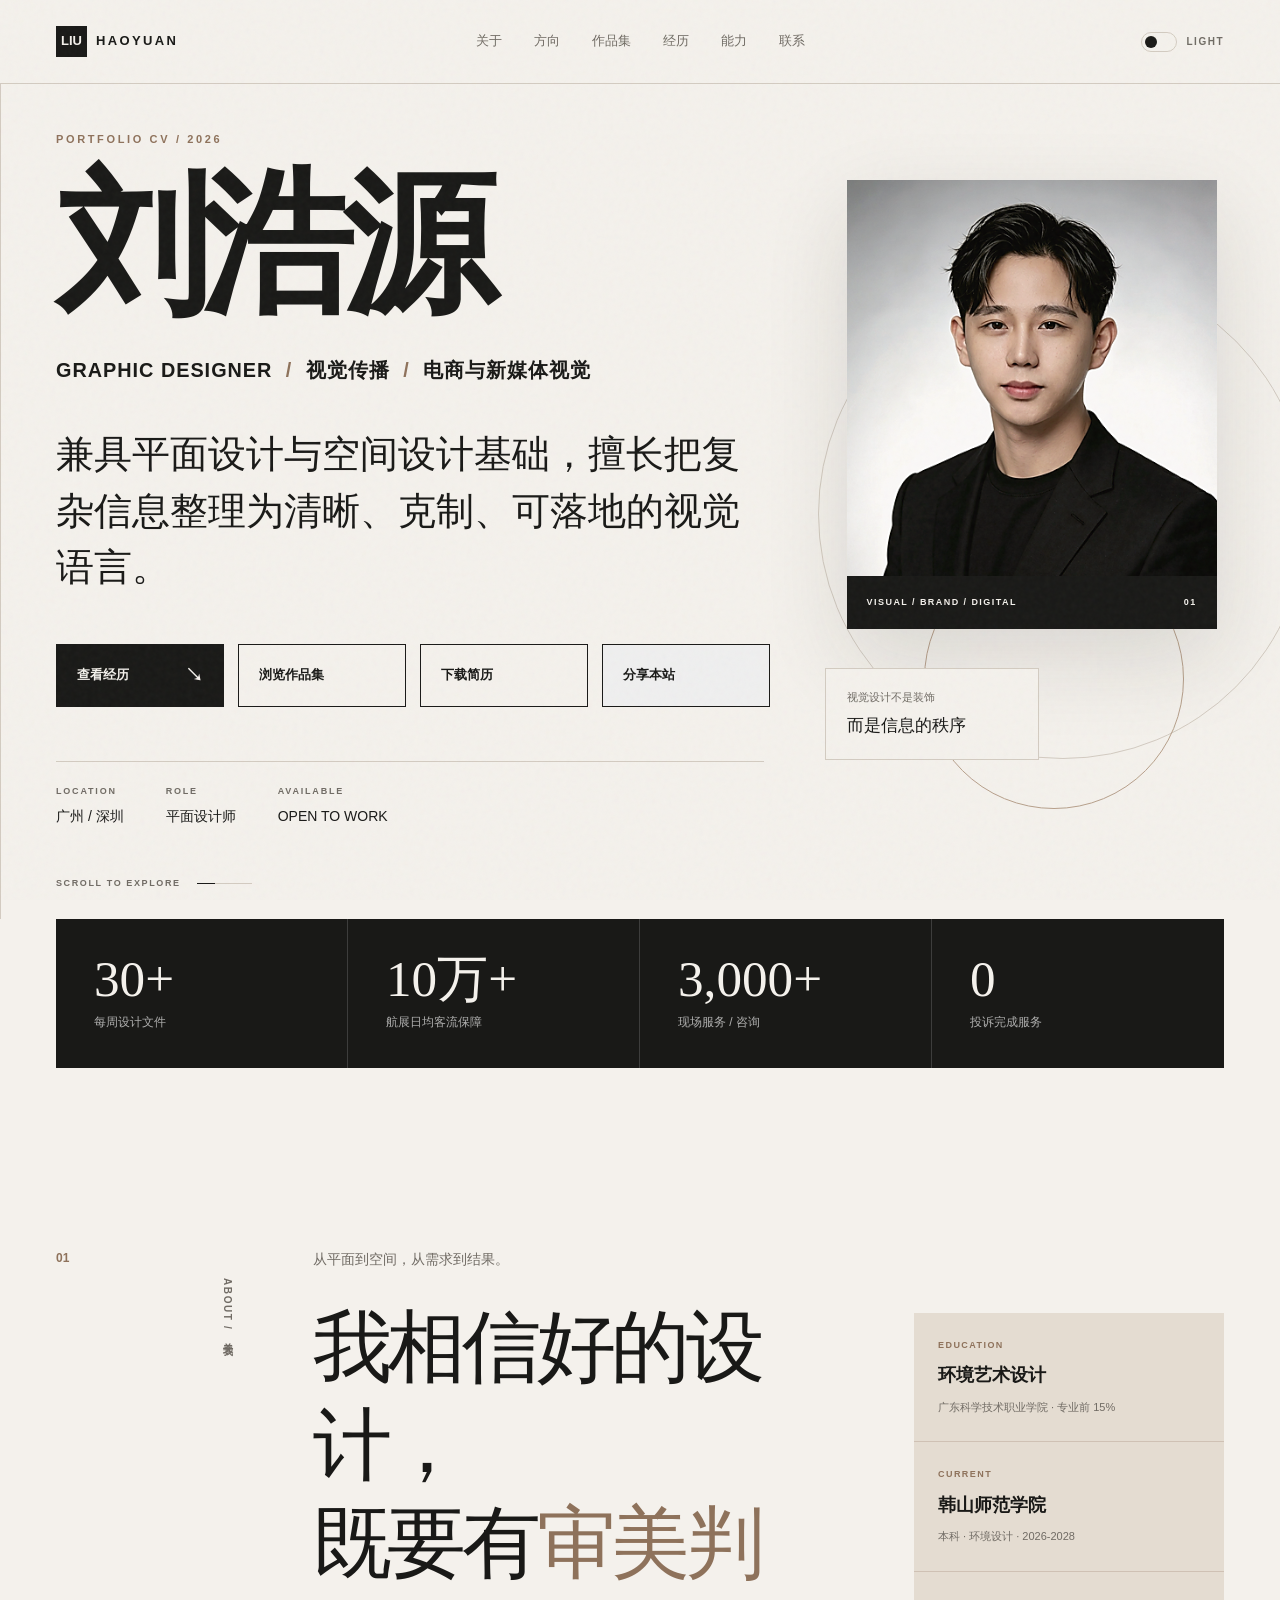
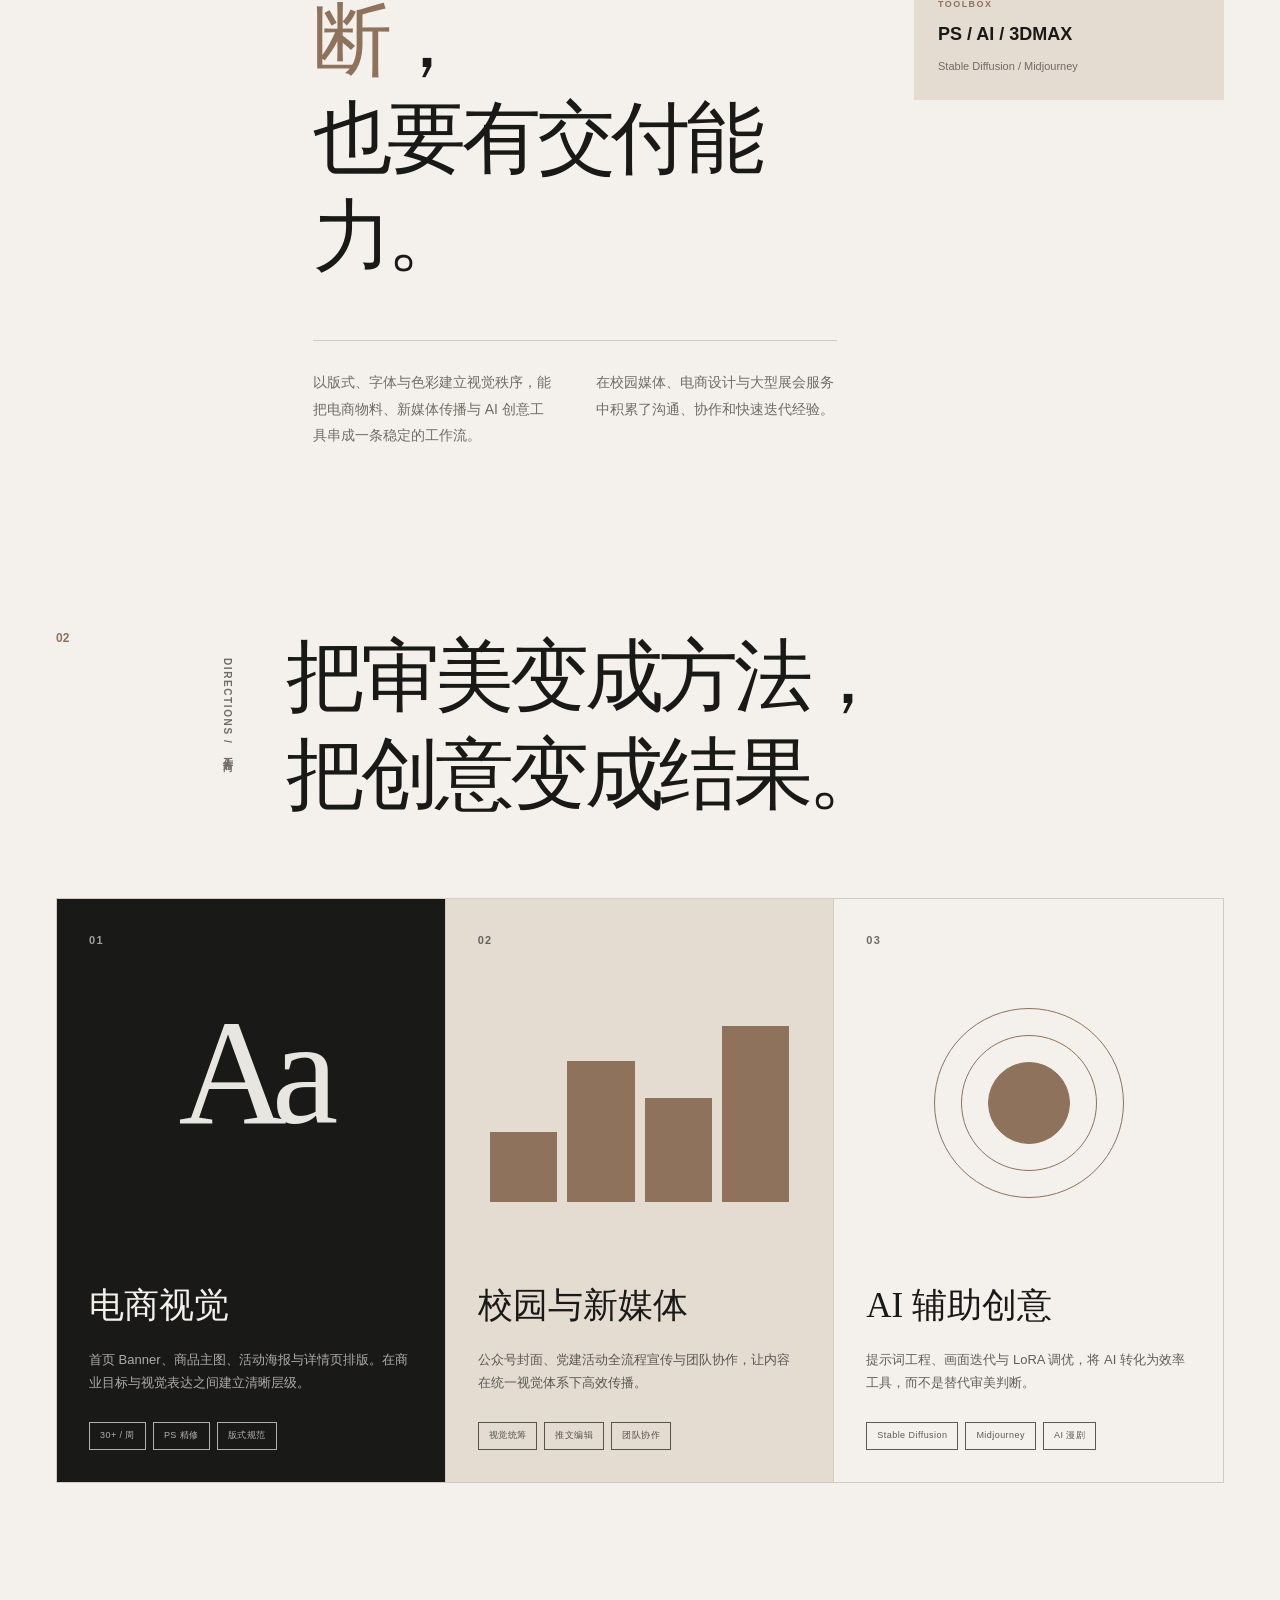
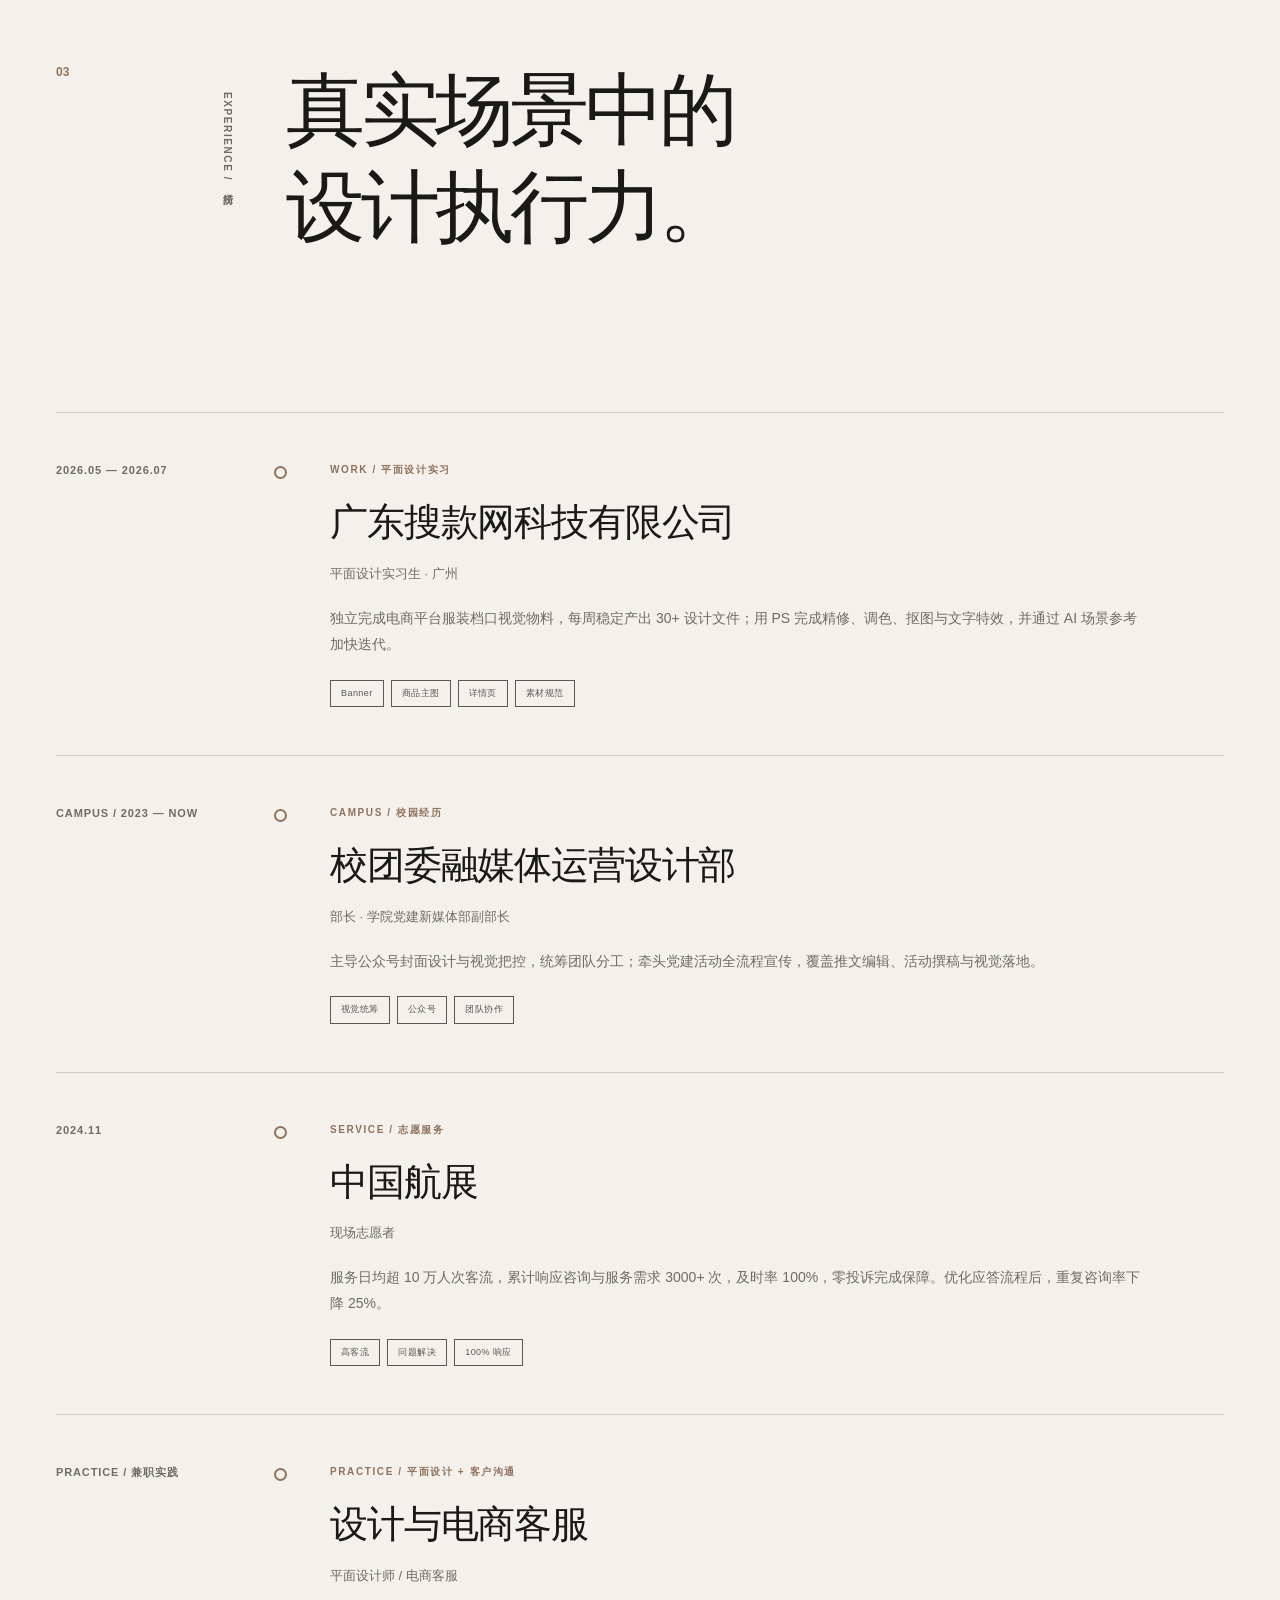
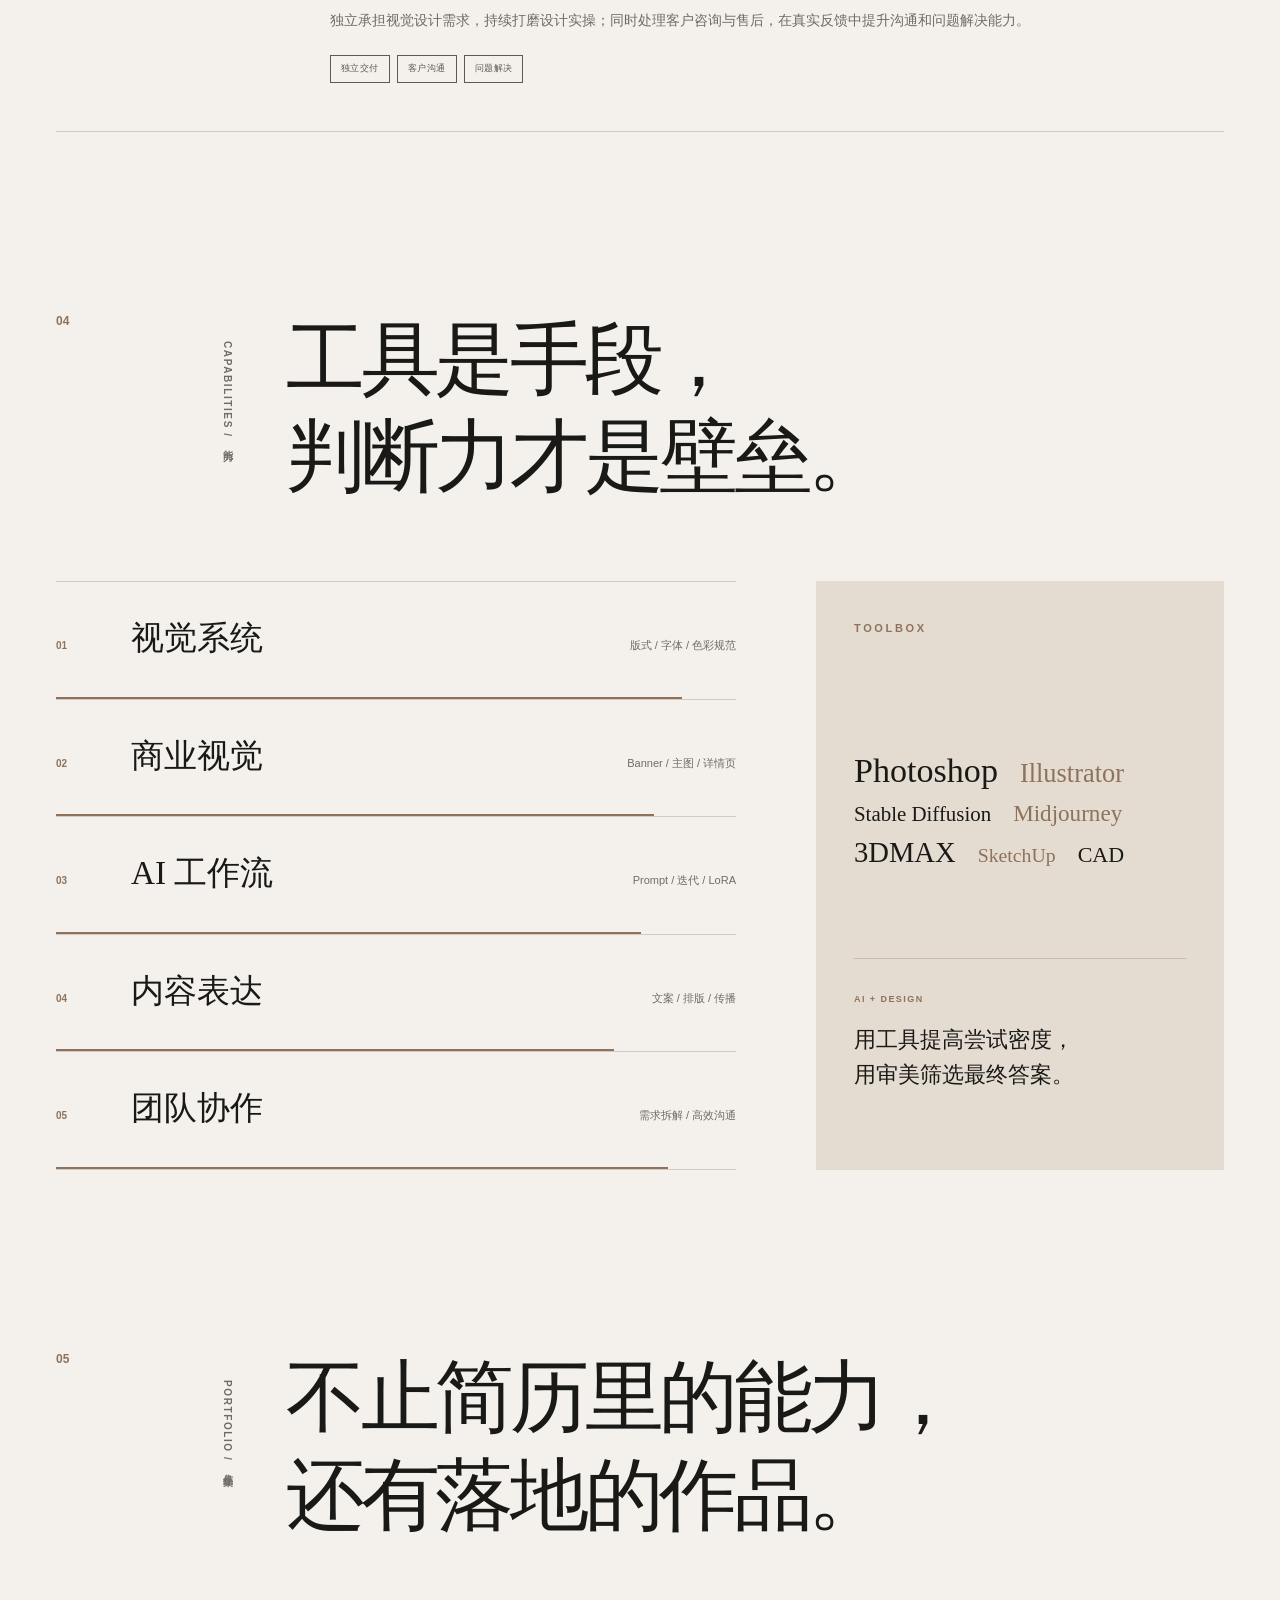
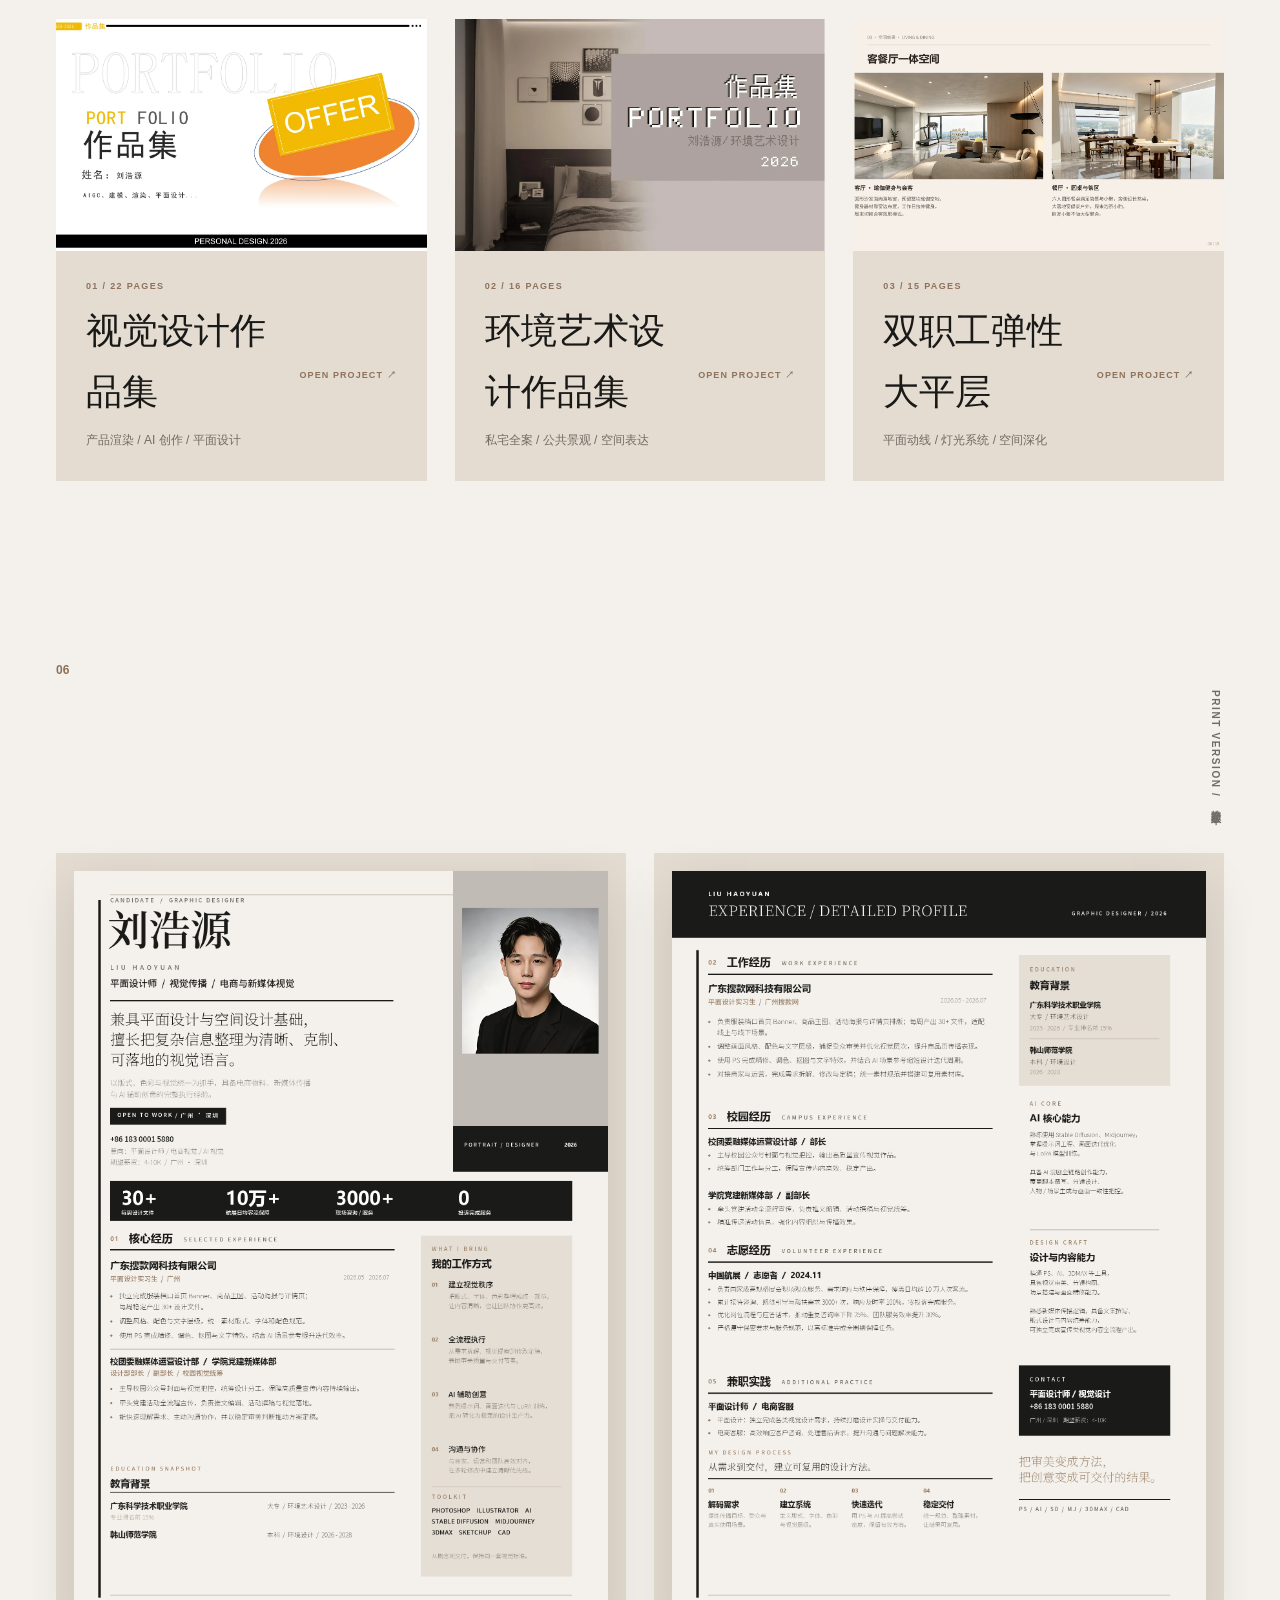
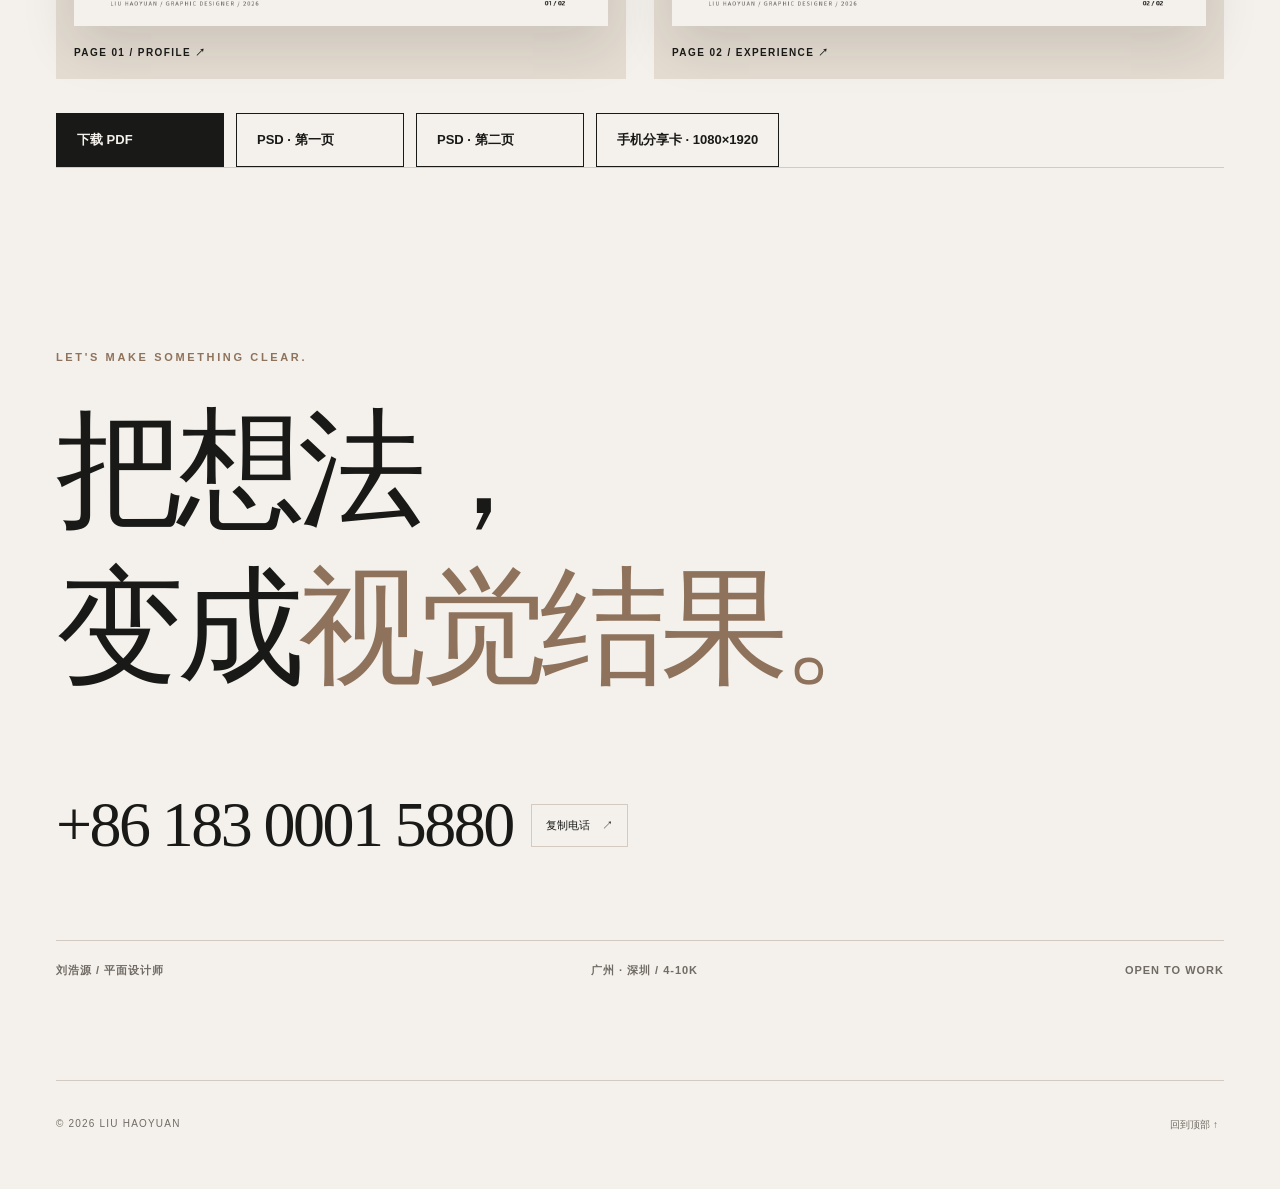
==== index.html @ 4ef4695b "Deploy resume and portfolio site" ====
<!doctype html>
<html lang="zh-CN">
<head>
  <meta charset="utf-8">
  <meta name="viewport" content="width=device-width, initial-scale=1">
  <meta name="theme-color" content="#f4f1ec">
  <title>刘浩源｜平面设计师简历</title>
  <meta name="description" content="刘浩源，平面设计师。电商视觉、新媒体传播与 AI 辅助创意。">
  <meta name="robots" content="noindex, nofollow">
  <meta property="og:title" content="刘浩源｜平面设计师简历">
  <meta property="og:description" content="平面设计师 / 视觉传播 / 电商与新媒体视觉">
  <meta property="og:type" content="profile">
  <link rel="stylesheet" href="styles.css">
</head>
<body>
  <div class="grain" aria-hidden="true"></div>
  <div class="scroll-progress" aria-hidden="true"><span></span></div>

  <header class="site-header">
    <a class="wordmark" href="#home" aria-label="回到首页">
      <span>LIU</span>
      <span>HAOYUAN</span>
    </a>
    <nav class="site-nav" aria-label="主导航">
      <a href="#about">关于</a>
      <a href="#work">方向</a>
      <a href="portfolio.html?rev=deepening-final">作品集</a>
      <a href="#experience">经历</a>
      <a href="#skills">能力</a>
      <a href="#contact">联系</a>
    </nav>
    <button class="theme-toggle" type="button" aria-label="切换明暗主题" aria-pressed="false">
      <span class="theme-toggle__track"><span class="theme-toggle__dot"></span></span>
      <span class="theme-toggle__label">LIGHT</span>
    </button>
  </header>

  <main>
    <section id="home" class="hero section-wrap">
      <div class="hero-copy">
        <p class="eyebrow hero-enter" style="--delay:.05s">PORTFOLIO CV / 2026</p>
        <h1 class="hero-enter" style="--delay:.12s">刘浩源</h1>
        <p class="hero-role hero-enter" style="--delay:.2s">GRAPHIC DESIGNER <span>/</span> 视觉传播 <span>/</span> 电商与新媒体视觉</p>
        <p class="hero-statement hero-enter" style="--delay:.28s">
          兼具平面设计与空间设计基础，擅长把复杂信息整理为清晰、克制、可落地的视觉语言。
        </p>
        <div class="hero-actions hero-enter" style="--delay:.36s">
          <a class="button button--solid" href="#experience">查看经历 <span>↘</span></a>
          <a class="button button--line" href="portfolio.html?rev=deepening-final">浏览作品集</a>
          <a class="button button--line" href="resume.pdf" download>下载简历</a>
          <button class="button button--line share-site" type="button">分享本站</button>
        </div>
        <dl class="hero-meta hero-enter" style="--delay:.44s">
          <div><dt>LOCATION</dt><dd>广州 / 深圳</dd></div>
          <div><dt>ROLE</dt><dd>平面设计师</dd></div>
          <div><dt>AVAILABLE</dt><dd>OPEN TO WORK</dd></div>
        </dl>
      </div>

      <div class="portrait-stage hero-enter" style="--delay:.18s">
        <div class="portrait-orbit portrait-orbit--one" aria-hidden="true"></div>
        <div class="portrait-orbit portrait-orbit--two" aria-hidden="true"></div>
        <figure class="portrait-frame">
          <img src="portrait.png" alt="刘浩源肖像">
          <figcaption>
            <span>VISUAL / BRAND / DIGITAL</span>
            <span>01</span>
          </figcaption>
        </figure>
        <div class="portrait-note">
          <span>视觉设计不是装饰</span>
          <strong>而是信息的秩序</strong>
        </div>
      </div>

      <a class="scroll-cue" href="#metrics" aria-label="向下浏览">
        <span>SCROLL TO EXPLORE</span>
        <i></i>
      </a>
    </section>

    <section id="metrics" class="metrics section-wrap" aria-label="关键数据">
      <div class="metric" data-reveal>
        <strong class="counter" data-target="30" data-suffix="+">0+</strong>
        <span>每周设计文件</span>
      </div>
      <div class="metric" data-reveal style="--reveal-delay:.08s">
        <strong class="counter" data-target="10" data-suffix="万+">0万+</strong>
        <span>航展日均客流保障</span>
      </div>
      <div class="metric" data-reveal style="--reveal-delay:.16s">
        <strong class="counter" data-target="3000" data-suffix="+">0+</strong>
        <span>现场服务 / 咨询</span>
      </div>
      <div class="metric" data-reveal style="--reveal-delay:.24s">
        <strong>0</strong>
        <span>投诉完成服务</span>
      </div>
    </section>

    <section id="about" class="manifesto section-wrap">
      <div class="section-index" data-reveal>
        <span>01</span>
        <p>ABOUT / 关于我</p>
      </div>
      <div class="manifesto-copy">
        <p class="manifesto-kicker" data-reveal>从平面到空间，从需求到结果。</p>
        <h2 data-reveal style="--reveal-delay:.08s">
          我相信好的设计，<br>
          既要有<span>审美判断</span>，<br>
          也要有交付能力。
        </h2>
        <div class="manifesto-body" data-reveal style="--reveal-delay:.16s">
          <p>以版式、字体与色彩建立视觉秩序，能把电商物料、新媒体传播与 AI 创意工具串成一条稳定的工作流。</p>
          <p>在校园媒体、电商设计与大型展会服务中积累了沟通、协作和快速迭代经验。</p>
        </div>
      </div>
      <aside class="profile-facts" data-reveal style="--reveal-delay:.22s">
        <div><span>EDUCATION</span><strong>环境艺术设计</strong><small>广东科学技术职业学院 · 专业前 15%</small></div>
        <div><span>CURRENT</span><strong>韩山师范学院</strong><small>本科 · 环境设计 · 2026-2028</small></div>
        <div><span>TOOLBOX</span><strong>PS / AI / 3DMAX</strong><small>Stable Diffusion / Midjourney</small></div>
      </aside>
    </section>

    <section id="work" class="direction section-wrap">
      <div class="section-heading" data-reveal>
        <div class="section-index"><span>02</span><p>DIRECTIONS / 工作方向</p></div>
        <h2>把审美变成方法，<br>把创意变成结果。</h2>
      </div>

      <div class="direction-grid">
        <article class="direction-card direction-card--dark" data-reveal>
          <div class="card-number">01</div>
          <div class="card-signal" aria-hidden="true">Aa</div>
          <h3>电商视觉</h3>
          <p>首页 Banner、商品主图、活动海报与详情页排版。在商业目标与视觉表达之间建立清晰层级。</p>
          <ul><li>30+ / 周</li><li>PS 精修</li><li>版式规范</li></ul>
        </article>
        <article class="direction-card direction-card--sand" data-reveal style="--reveal-delay:.08s">
          <div class="card-number">02</div>
          <div class="card-bars" aria-hidden="true"><i></i><i></i><i></i><i></i></div>
          <h3>校园与新媒体</h3>
          <p>公众号封面、党建活动全流程宣传与团队协作，让内容在统一视觉体系下高效传播。</p>
          <ul><li>视觉统筹</li><li>推文编辑</li><li>团队协作</li></ul>
        </article>
        <article class="direction-card direction-card--line" data-reveal style="--reveal-delay:.16s">
          <div class="card-number">03</div>
          <div class="card-rings" aria-hidden="true"><i></i><i></i><i></i></div>
          <h3>AI 辅助创意</h3>
          <p>提示词工程、画面迭代与 LoRA 调优，将 AI 转化为效率工具，而不是替代审美判断。</p>
          <ul><li>Stable Diffusion</li><li>Midjourney</li><li>AI 漫剧</li></ul>
        </article>
      </div>
    </section>

    <section id="experience" class="experience section-wrap">
      <div class="section-heading" data-reveal>
        <div class="section-index"><span>03</span><p>EXPERIENCE / 经历</p></div>
        <h2>真实场景中的<br>设计执行力。</h2>
      </div>

      <div class="experience-filter" data-reveal role="tablist" aria-label="经历筛选">
        <button class="is-active" type="button" data-filter="all">全部</button>
        <button type="button" data-filter="work">工作</button>
        <button type="button" data-filter="campus">校园</button>
        <button type="button" data-filter="community">志愿</button>
      </div>

      <div class="timeline">
        <article class="timeline-item" data-category="work" data-reveal>
          <div class="timeline-date">2026.05 — 2026.07</div>
          <div class="timeline-dot"></div>
          <div class="timeline-content">
            <p class="timeline-type">WORK / 平面设计实习</p>
            <h3>广东搜款网科技有限公司</h3>
            <p class="timeline-role">平面设计实习生 · 广州</p>
            <p>独立完成电商平台服装档口视觉物料，每周稳定产出 30+ 设计文件；用 PS 完成精修、调色、抠图与文字特效，并通过 AI 场景参考加快迭代。</p>
            <div class="tag-row"><span>Banner</span><span>商品主图</span><span>详情页</span><span>素材规范</span></div>
          </div>
        </article>

        <article class="timeline-item" data-category="campus" data-reveal>
          <div class="timeline-date">CAMPUS / 2023 — NOW</div>
          <div class="timeline-dot"></div>
          <div class="timeline-content">
            <p class="timeline-type">CAMPUS / 校园经历</p>
            <h3>校团委融媒体运营设计部</h3>
            <p class="timeline-role">部长 · 学院党建新媒体部副部长</p>
            <p>主导公众号封面设计与视觉把控，统筹团队分工；牵头党建活动全流程宣传，覆盖推文编辑、活动撰稿与视觉落地。</p>
            <div class="tag-row"><span>视觉统筹</span><span>公众号</span><span>团队协作</span></div>
          </div>
        </article>

        <article class="timeline-item" data-category="community" data-reveal>
          <div class="timeline-date">2024.11</div>
          <div class="timeline-dot"></div>
          <div class="timeline-content">
            <p class="timeline-type">SERVICE / 志愿服务</p>
            <h3>中国航展</h3>
            <p class="timeline-role">现场志愿者</p>
            <p>服务日均超 10 万人次客流，累计响应咨询与服务需求 3000+ 次，及时率 100%，零投诉完成保障。优化应答流程后，重复咨询率下降 25%。</p>
            <div class="tag-row"><span>高客流</span><span>问题解决</span><span>100% 响应</span></div>
          </div>
        </article>

        <article class="timeline-item" data-category="work" data-reveal>
          <div class="timeline-date">PRACTICE / 兼职实践</div>
          <div class="timeline-dot"></div>
          <div class="timeline-content">
            <p class="timeline-type">PRACTICE / 平面设计 + 客户沟通</p>
            <h3>设计与电商客服</h3>
            <p class="timeline-role">平面设计师 / 电商客服</p>
            <p>独立承担视觉设计需求，持续打磨设计实操；同时处理客户咨询与售后，在真实反馈中提升沟通和问题解决能力。</p>
            <div class="tag-row"><span>独立交付</span><span>客户沟通</span><span>问题解决</span></div>
          </div>
        </article>
      </div>
    </section>

    <section id="skills" class="skills section-wrap">
      <div class="section-heading" data-reveal>
        <div class="section-index"><span>04</span><p>CAPABILITIES / 能力</p></div>
        <h2>工具是手段，<br>判断力才是壁垒。</h2>
      </div>

      <div class="skills-layout">
        <div class="skill-system" data-reveal>
          <div class="skill-row"><span>01</span><h3>视觉系统</h3><p>版式 / 字体 / 色彩规范</p><i style="--level:92%"></i></div>
          <div class="skill-row"><span>02</span><h3>商业视觉</h3><p>Banner / 主图 / 详情页</p><i style="--level:88%"></i></div>
          <div class="skill-row"><span>03</span><h3>AI 工作流</h3><p>Prompt / 迭代 / LoRA</p><i style="--level:86%"></i></div>
          <div class="skill-row"><span>04</span><h3>内容表达</h3><p>文案 / 排版 / 传播</p><i style="--level:82%"></i></div>
          <div class="skill-row"><span>05</span><h3>团队协作</h3><p>需求拆解 / 高效沟通</p><i style="--level:90%"></i></div>
        </div>

        <div class="skill-stack" data-reveal style="--reveal-delay:.12s">
          <p class="eyebrow">TOOLBOX</p>
          <div class="tool-cloud" aria-label="设计工具">
            <span style="--size:1.55">Photoshop</span>
            <span style="--size:1.2">Illustrator</span>
            <span style="--size:.95">Stable Diffusion</span>
            <span style="--size:1.05">Midjourney</span>
            <span style="--size:1.3">3DMAX</span>
            <span style="--size:.9">SketchUp</span>
            <span style="--size:1">CAD</span>
          </div>
          <div class="skill-quote">
            <span>AI + DESIGN</span>
            <p>用工具提高尝试密度，<br>用审美筛选最终答案。</p>
          </div>
        </div>
      </div>
    </section>

    <section class="portfolio-teaser section-wrap">
      <div class="section-heading" data-reveal>
        <div class="section-index"><span>05</span><p>PORTFOLIO / 作品集</p></div>
        <h2>不止简历里的能力，<br>还有落地的作品。</h2>
      </div>
      <div class="portfolio-teaser-grid">
        <a href="portfolio.html?rev=deepening-final#visual" data-reveal>
          <div class="portfolio-teaser-image">
            <img src="visual-01.webp" alt="视觉设计作品集封面" loading="lazy">
          </div>
          <div class="portfolio-teaser-meta">
            <span>01 / 22 PAGES</span>
            <h3>视觉设计作品集</h3>
            <p>产品渲染 / AI 创作 / 平面设计</p>
            <i>OPEN PROJECT ↗</i>
          </div>
        </a>
        <a href="portfolio.html?rev=deepening-final#environment" data-reveal style="--reveal-delay:.1s">
          <div class="portfolio-teaser-image">
            <img src="environment-01.webp" alt="环境艺术设计作品集封面" loading="lazy">
          </div>
          <div class="portfolio-teaser-meta">
            <span>02 / 16 PAGES</span>
            <h3>环境艺术设计作品集</h3>
            <p>私宅全案 / 公共景观 / 空间表达</p>
            <i>OPEN PROJECT ↗</i>
          </div>
        </a>
        <a href="portfolio.html?rev=deepening-final#deepening" data-reveal style="--reveal-delay:.18s">
          <div class="portfolio-teaser-image">
            <img src="deepening-08.webp" alt="双职工弹性大平层深化设计方案" loading="lazy">
          </div>
          <div class="portfolio-teaser-meta">
            <span>03 / 15 PAGES</span>
            <h3>双职工弹性大平层</h3>
            <p>平面动线 / 灯光系统 / 空间深化</p>
            <i>OPEN PROJECT ↗</i>
          </div>
        </a>
      </div>
    </section>

    <section class="archive section-wrap">
      <div class="section-index" data-reveal><span>06</span><p>PRINT VERSION / 静态版本</p></div>
      <div class="archive-grid">
        <a href="resume-page-1.png" target="_blank" rel="noopener" data-reveal>
          <img src="resume-page-1.png" alt="简历第一页预览">
          <span>PAGE 01 / PROFILE ↗</span>
        </a>
        <a href="resume-page-2.png" target="_blank" rel="noopener" data-reveal style="--reveal-delay:.1s">
          <img src="resume-page-2.png" alt="简历第二页预览">
          <span>PAGE 02 / EXPERIENCE ↗</span>
        </a>
      </div>
      <div class="archive-actions" data-reveal>
        <a class="button button--solid" href="resume.pdf" download>下载 PDF</a>
        <a class="button button--line" href="resume-p01.psd" download>PSD · 第一页</a>
        <a class="button button--line" href="resume-p02.psd" download>PSD · 第二页</a>
        <a class="button button--line" href="mobile-share-card.png" download>手机分享卡 · 1080×1920</a>
      </div>
    </section>

    <section id="contact" class="contact section-wrap">
      <p class="eyebrow" data-reveal>LET'S MAKE SOMETHING CLEAR.</p>
      <h2 data-reveal>把想法，<br>变成<span>视觉结果。</span></h2>
      <div class="contact-row" data-reveal>
        <a class="contact-phone" href="tel:+8618300015880">+86 183 0001 5880</a>
        <button class="copy-phone" type="button" data-copy="+86 183 0001 5880">
          <span>复制电话</span><i>↗</i>
        </button>
      </div>
      <div class="contact-meta" data-reveal>
        <span>刘浩源 / 平面设计师</span>
        <span>广州 · 深圳 / 4-10K</span>
        <span>OPEN TO WORK</span>
      </div>
    </section>
  </main>

  <footer class="site-footer">
    <span>© 2026 LIU HAOYUAN</span>
    <button class="back-to-top" type="button">回到顶部 ↑</button>
  </footer>
  <div class="toast" role="status" aria-live="polite">电话已复制</div>
  <script src="script.js"></script>
</body>
</html>
---- styles.css ----
:root {
  --paper: #f4f1ec;
  --paper-soft: #ebe5dc;
  --ink: #191917;
  --muted: #706b64;
  --line: #d3cbc1;
  --sand: #e4dcd1;
  --accent: #8e725b;
  --accent-soft: #b7a08b;
  --white: #fff;
  --header-bg: rgba(244, 241, 236, .86);
  --shadow: 0 30px 80px rgba(35, 29, 24, .12);
  --serif: "Noto Serif SC", "Songti SC", "SimSun", serif;
  --sans: "Noto Sans SC", "Microsoft YaHei UI", "PingFang SC", sans-serif;
  --ease: cubic-bezier(.2, .7, .15, 1);
}

[data-theme="dark"] {
  --paper: #171715;
  --paper-soft: #22211e;
  --ink: #f0ece5;
  --muted: #aaa39a;
  --line: #3c3934;
  --sand: #292621;
  --accent: #c7a98d;
  --accent-soft: #8f7661;
  --white: #f8f4ee;
  --header-bg: rgba(23, 23, 21, .86);
  --shadow: 0 30px 80px rgba(0, 0, 0, .35);
}

* {
  box-sizing: border-box;
}

html {
  scroll-behavior: smooth;
  scroll-padding-top: 100px;
}

body {
  margin: 0;
  color: var(--ink);
  background: var(--paper);
  font-family: var(--sans);
  font-size: 16px;
  line-height: 1.7;
  transition: background-color .4s var(--ease), color .4s var(--ease);
  overflow-x: hidden;
}

::selection {
  color: var(--paper);
  background: var(--ink);
}

img {
  display: block;
  max-width: 100%;
}

a {
  color: inherit;
  text-decoration: none;
}

button {
  color: inherit;
  font: inherit;
}

.grain {
  position: fixed;
  inset: 0;
  z-index: 100;
  pointer-events: none;
  opacity: .042;
  background-image: url("data:image/svg+xml,%3Csvg viewBox='0 0 180 180' xmlns='http://www.w3.org/2000/svg'%3E%3Cfilter id='n'%3E%3CfeTurbulence type='fractalNoise' baseFrequency='.95' numOctaves='4' stitchTiles='stitch'/%3E%3C/filter%3E%3Crect width='100%25' height='100%25' filter='url(%23n)' opacity='.85'/%3E%3C/svg%3E");
}

.scroll-progress {
  position: fixed;
  z-index: 101;
  top: 0;
  left: 0;
  width: 100%;
  height: 3px;
  background: transparent;
}

.scroll-progress span {
  display: block;
  width: 100%;
  height: 100%;
  background: var(--accent);
  transform: scaleX(0);
  transform-origin: left;
}

.section-wrap {
  width: min(1440px, calc(100% - 112px));
  margin-inline: auto;
}

.site-header {
  position: fixed;
  z-index: 50;
  top: 0;
  left: 0;
  display: grid;
  grid-template-columns: 1fr auto 1fr;
  align-items: center;
  width: 100%;
  height: 84px;
  padding: 0 56px;
  border-bottom: 1px solid var(--line);
  background: var(--header-bg);
  backdrop-filter: blur(18px);
}

.wordmark {
  display: flex;
  align-items: center;
  gap: 9px;
  justify-self: start;
  font-size: 13px;
  font-weight: 700;
  letter-spacing: .18em;
}

.wordmark span:first-child {
  display: grid;
  width: 31px;
  height: 31px;
  place-items: center;
  color: var(--paper);
  background: var(--ink);
  letter-spacing: 0;
}

.site-nav {
  display: flex;
  gap: 32px;
  justify-content: center;
}

.site-nav a {
  position: relative;
  color: var(--muted);
  font-size: 13px;
  transition: color .25s ease;
}

.site-nav a::after {
  position: absolute;
  right: 0;
  bottom: -8px;
  left: 0;
  height: 1px;
  content: "";
  background: var(--ink);
  transform: scaleX(0);
  transform-origin: right;
  transition: transform .35s var(--ease);
}

.site-nav a:hover,
.site-nav a.is-active {
  color: var(--ink);
}

.site-nav a:hover::after,
.site-nav a.is-active::after {
  transform: scaleX(1);
  transform-origin: left;
}

.theme-toggle {
  display: flex;
  align-items: center;
  gap: 10px;
  justify-self: end;
  padding: 0;
  border: 0;
  background: none;
  cursor: pointer;
}

.theme-toggle__track {
  position: relative;
  width: 36px;
  height: 20px;
  border: 1px solid var(--line);
  border-radius: 99px;
}

.theme-toggle__dot {
  position: absolute;
  top: 3px;
  left: 3px;
  width: 12px;
  height: 12px;
  border-radius: 50%;
  background: var(--ink);
  transition: transform .35s var(--ease);
}

[data-theme="dark"] .theme-toggle__dot {
  transform: translateX(16px);
}

.theme-toggle__label {
  color: var(--muted);
  font-size: 10px;
  font-weight: 700;
  letter-spacing: .15em;
}

.hero {
  position: relative;
  display: grid;
  grid-template-columns: minmax(0, 1.45fr) minmax(370px, .7fr);
  gap: clamp(48px, 7vw, 124px);
  align-items: center;
  min-height: max(760px, 100svh);
  padding-top: 130px;
  padding-bottom: 90px;
}

.hero::before {
  position: absolute;
  top: 84px;
  bottom: 0;
  left: -56px;
  width: 1px;
  content: "";
  background: var(--line);
}

.eyebrow {
  margin: 0 0 26px;
  color: var(--accent);
  font-size: 11px;
  font-weight: 700;
  letter-spacing: .24em;
}

.hero h1 {
  margin: 0;
  font-family: var(--serif);
  font-size: clamp(90px, 12vw, 176px);
  font-weight: 600;
  line-height: .92;
  letter-spacing: -.07em;
}

.hero-role {
  max-width: 790px;
  margin: 38px 0 0;
  font-size: clamp(17px, 1.55vw, 23px);
  font-weight: 600;
  letter-spacing: .05em;
}

.hero-role span {
  margin: 0 .35em;
  color: var(--accent);
}

.hero-statement {
  max-width: 830px;
  margin: 38px 0 0;
  font-family: var(--serif);
  font-size: clamp(26px, 3vw, 45px);
  line-height: 1.48;
}

.hero-actions {
  display: flex;
  gap: 14px;
  margin-top: 48px;
}

.button {
  display: inline-flex;
  gap: 34px;
  align-items: center;
  justify-content: space-between;
  min-width: 168px;
  padding: 15px 20px;
  border: 1px solid var(--ink);
  font-size: 13px;
  font-weight: 600;
  transition: color .3s var(--ease), background-color .3s var(--ease), transform .3s var(--ease);
}

.button:hover {
  transform: translateY(-3px);
}

.button span {
  font-size: 18px;
}

.button--solid {
  color: var(--paper);
  background: var(--ink);
}

.button--solid:hover {
  color: var(--paper);
  background: var(--accent);
  border-color: var(--accent);
}

.button--line:hover {
  color: var(--paper);
  background: var(--ink);
}

.hero-meta {
  display: flex;
  gap: 42px;
  margin: 54px 0 0;
  padding-top: 22px;
  border-top: 1px solid var(--line);
}

.hero-meta div {
  display: grid;
  gap: 6px;
}

.hero-meta dt {
  color: var(--muted);
  font-size: 9px;
  font-weight: 700;
  letter-spacing: .2em;
}

.hero-meta dd {
  margin: 0;
  font-size: 14px;
}

.portrait-stage {
  position: relative;
  min-height: 630px;
  transform: translate3d(var(--mx, 0), var(--my, 0), 0);
  transition: transform .18s ease-out;
}

.portrait-frame {
  position: absolute;
  z-index: 2;
  top: 16px;
  right: 2%;
  width: min(100%, 440px);
  margin: 0;
  background: var(--sand);
  box-shadow: var(--shadow);
}

.portrait-frame img {
  width: 100%;
  aspect-ratio: .936;
  object-fit: cover;
  filter: saturate(.86) contrast(1.02);
}

.portrait-frame figcaption {
  display: flex;
  align-items: center;
  justify-content: space-between;
  padding: 19px 20px;
  color: var(--paper);
  background: var(--ink);
  font-size: 9px;
  font-weight: 700;
  letter-spacing: .16em;
}

.portrait-orbit {
  position: absolute;
  border: 1px solid var(--line);
  border-radius: 50%;
}

.portrait-orbit--one {
  top: 105px;
  right: -84px;
  width: 490px;
  height: 490px;
}

.portrait-orbit--two {
  right: 40px;
  bottom: -15px;
  width: 260px;
  height: 260px;
  border-color: var(--accent-soft);
}

.portrait-note {
  position: absolute;
  z-index: 3;
  right: 50%;
  bottom: 34px;
  display: grid;
  gap: 5px;
  width: 214px;
  padding: 19px 21px;
  border: 1px solid var(--line);
  background: var(--paper);
}

.portrait-note span {
  color: var(--muted);
  font-size: 11px;
}

.portrait-note strong {
  font-family: var(--serif);
  font-size: 17px;
  font-weight: 500;
}

.scroll-cue {
  position: absolute;
  bottom: 28px;
  left: 0;
  display: flex;
  gap: 16px;
  align-items: center;
  color: var(--muted);
  font-size: 9px;
  font-weight: 700;
  letter-spacing: .18em;
}

.scroll-cue i {
  position: relative;
  display: block;
  width: 55px;
  height: 1px;
  overflow: hidden;
  background: var(--line);
}

.scroll-cue i::after {
  position: absolute;
  top: 0;
  left: 0;
  width: 18px;
  height: 1px;
  content: "";
  background: var(--ink);
  animation: scrollLine 2s ease-in-out infinite;
}

.metrics {
  display: grid;
  grid-template-columns: repeat(4, 1fr);
  color: var(--paper);
  background: var(--ink);
}

.metric {
  display: grid;
  gap: 8px;
  padding: 34px 38px 36px;
  border-right: 1px solid rgba(255, 255, 255, .16);
}

.metric:last-child {
  border-right: 0;
}

.metric strong {
  font-family: var(--serif);
  font-size: clamp(40px, 4vw, 66px);
  font-weight: 500;
  line-height: 1;
}

.metric span {
  color: rgba(255, 255, 255, .65);
  font-size: 12px;
}

.manifesto,
.direction,
.experience,
.skills,
.archive,
.contact {
  padding-top: clamp(110px, 14vw, 210px);
}

.manifesto {
  display: grid;
  grid-template-columns: 180px minmax(0, 1fr) 310px;
  gap: clamp(36px, 6vw, 96px);
  align-items: start;
}

.section-index {
  display: grid;
  gap: 10px;
  align-content: start;
}

.section-index > span {
  color: var(--accent);
  font-size: 12px;
  font-weight: 700;
}

.section-index > p {
  margin: 0;
  color: var(--muted);
  font-size: 10px;
  font-weight: 700;
  letter-spacing: .16em;
  writing-mode: vertical-rl;
}

.manifesto-kicker {
  margin: 0 0 28px;
  color: var(--muted);
  font-size: 14px;
}

.manifesto h2,
.section-heading h2,
.contact h2 {
  margin: 0;
  font-family: var(--serif);
  font-size: clamp(44px, 6.2vw, 94px);
  font-weight: 450;
  line-height: 1.23;
  letter-spacing: -.055em;
}

.manifesto h2 span,
.contact h2 span {
  color: var(--accent);
}

.manifesto-body {
  display: grid;
  grid-template-columns: repeat(2, 1fr);
  gap: 42px;
  margin-top: 55px;
  padding-top: 28px;
  border-top: 1px solid var(--line);
}

.manifesto-body p {
  margin: 0;
  color: var(--muted);
  font-size: 14px;
  line-height: 1.9;
}

.profile-facts {
  display: grid;
  gap: 0;
  margin-top: 65px;
  background: var(--sand);
}

.profile-facts div {
  display: grid;
  gap: 7px;
  padding: 25px 24px;
  border-bottom: 1px solid rgba(142, 114, 91, .25);
}

.profile-facts div:last-child {
  border-bottom: 0;
}

.profile-facts span {
  color: var(--accent);
  font-size: 9px;
  font-weight: 700;
  letter-spacing: .16em;
}

.profile-facts strong {
  font-size: 18px;
  font-weight: 600;
}

.profile-facts small {
  color: var(--muted);
  font-size: 11px;
}

.section-heading {
  display: grid;
  grid-template-columns: 180px 1fr;
  gap: 50px;
  align-items: start;
  margin-bottom: 75px;
}

.direction-grid {
  display: grid;
  grid-template-columns: repeat(3, 1fr);
  border: 1px solid var(--line);
}

.direction-card {
  position: relative;
  display: flex;
  flex-direction: column;
  min-height: 550px;
  padding: 32px;
  overflow: hidden;
  border-right: 1px solid var(--line);
  transition: transform .45s var(--ease), box-shadow .45s var(--ease);
}

.direction-card:last-child {
  border-right: 0;
}

.direction-card:hover {
  z-index: 2;
  transform: translateY(-10px);
  box-shadow: var(--shadow);
}

.direction-card--dark {
  color: var(--paper);
  background: var(--ink);
}

.direction-card--sand {
  background: var(--sand);
}

.direction-card--line {
  background: var(--paper);
}

.card-number {
  font-size: 11px;
  font-weight: 700;
  letter-spacing: .12em;
  opacity: .62;
}

.card-signal {
  align-self: center;
  margin: 70px 0 54px;
  font-family: var(--serif);
  font-size: 150px;
  line-height: .7;
  letter-spacing: -.1em;
  opacity: .95;
}

.card-bars {
  display: flex;
  gap: 10px;
  align-items: flex-end;
  height: 185px;
  margin: 67px 12px 74px;
}

.card-bars i {
  display: block;
  width: 25%;
  background: var(--accent);
  transition: height .8s var(--ease), background-color .3s ease;
}

.card-bars i:nth-child(1) { height: 38%; }
.card-bars i:nth-child(2) { height: 76%; }
.card-bars i:nth-child(3) { height: 56%; }
.card-bars i:nth-child(4) { height: 95%; }

.direction-card:hover .card-bars i {
  background: var(--ink);
}

.card-rings {
  position: relative;
  width: 190px;
  height: 190px;
  margin: 58px auto 78px;
}

.card-rings i {
  position: absolute;
  inset: 0;
  border: 1px solid var(--accent);
  border-radius: 50%;
  transition: transform .8s var(--ease);
}

.card-rings i:nth-child(2) {
  inset: 27px;
}

.card-rings i:nth-child(3) {
  inset: 54px;
  background: var(--accent);
}

.direction-card:hover .card-rings i:nth-child(1) {
  transform: rotate(28deg) scale(1.06);
}

.direction-card:hover .card-rings i:nth-child(2) {
  transform: rotate(-36deg);
}

.direction-card h3 {
  margin: auto 0 12px;
  font-family: var(--serif);
  font-size: 35px;
  font-weight: 500;
}

.direction-card p {
  max-width: 340px;
  margin: 0;
  color: inherit;
  font-size: 13px;
  line-height: 1.8;
  opacity: .68;
}

.direction-card ul {
  display: flex;
  flex-wrap: wrap;
  gap: 7px;
  margin: 28px 0 0;
  padding: 0;
  list-style: none;
}

.direction-card li,
.tag-row span {
  padding: 5px 10px;
  border: 1px solid currentColor;
  font-size: 9px;
  letter-spacing: .05em;
  opacity: .7;
}

.experience-filter {
  display: flex;
  gap: 8px;
  margin-bottom: 40px;
}

.experience-filter button {
  padding: 9px 17px;
  border: 1px solid var(--line);
  background: transparent;
  font-size: 12px;
  cursor: pointer;
  transition: color .25s ease, background-color .25s ease;
}

.experience-filter button:hover,
.experience-filter button.is-active {
  color: var(--paper);
  background: var(--ink);
}

.timeline {
  border-top: 1px solid var(--line);
}

.timeline-item {
  display: grid;
  grid-template-columns: 180px 24px minmax(0, 1fr);
  gap: 35px;
  padding: 48px 0;
  border-bottom: 1px solid var(--line);
  transition: opacity .35s ease, transform .35s ease;
}

.timeline-item.is-filtered {
  display: none;
}

.timeline-date {
  color: var(--muted);
  font-size: 11px;
  font-weight: 700;
  letter-spacing: .08em;
}

.timeline-dot {
  position: relative;
}

.timeline-dot::before {
  position: absolute;
  top: 5px;
  left: 3px;
  width: 9px;
  height: 9px;
  border: 2px solid var(--accent);
  border-radius: 50%;
  content: "";
  background: var(--paper);
}

.timeline-content {
  max-width: 930px;
}

.timeline-type {
  margin: 0 0 12px;
  color: var(--accent);
  font-size: 10px;
  font-weight: 700;
  letter-spacing: .16em;
}

.timeline-content h3 {
  margin: 0;
  font-family: var(--serif);
  font-size: clamp(28px, 3vw, 44px);
  font-weight: 500;
  letter-spacing: -.03em;
}

.timeline-role {
  margin: 7px 0 20px;
  color: var(--muted);
  font-size: 13px;
}

.timeline-content > p:not(.timeline-type):not(.timeline-role) {
  max-width: 820px;
  margin: 0;
  color: var(--muted);
  font-size: 14px;
  line-height: 1.9;
}

.tag-row {
  display: flex;
  flex-wrap: wrap;
  gap: 7px;
  margin-top: 22px;
}

.skills-layout {
  display: grid;
  grid-template-columns: minmax(0, 1.25fr) minmax(320px, .75fr);
  gap: 80px;
}

.skill-system {
  border-top: 1px solid var(--line);
}

.skill-row {
  position: relative;
  display: grid;
  grid-template-columns: 55px 1fr auto;
  gap: 20px;
  align-items: baseline;
  padding: 28px 0 32px;
  overflow: hidden;
  border-bottom: 1px solid var(--line);
}

.skill-row > span {
  color: var(--accent);
  font-size: 10px;
  font-weight: 700;
}

.skill-row h3 {
  margin: 0;
  font-family: var(--serif);
  font-size: clamp(24px, 2.6vw, 38px);
  font-weight: 500;
}

.skill-row p {
  margin: 0;
  color: var(--muted);
  font-size: 11px;
}

.skill-row i {
  position: absolute;
  bottom: 0;
  left: 0;
  width: var(--level);
  height: 2px;
  background: var(--accent);
  transform: scaleX(0);
  transform-origin: left;
  transition: transform 1.2s var(--ease);
}

.skill-row.is-visible i {
  transform: scaleX(1);
}

.skill-stack {
  display: grid;
  gap: 32px;
  align-content: start;
  padding: 38px;
  background: var(--sand);
}

.tool-cloud {
  display: flex;
  flex-wrap: wrap;
  gap: 14px 22px;
  align-items: baseline;
  min-height: 230px;
  align-content: center;
}

.tool-cloud span {
  font-family: var(--serif);
  font-size: calc(22px * var(--size));
  line-height: 1;
}

.tool-cloud span:nth-child(2n) {
  color: var(--accent);
}

.skill-quote {
  padding-top: 24px;
  border-top: 1px solid rgba(142, 114, 91, .3);
}

.skill-quote span {
  color: var(--accent);
  font-size: 9px;
  font-weight: 700;
  letter-spacing: .16em;
}

.skill-quote p {
  margin: 12px 0 0;
  font-family: var(--serif);
  font-size: 22px;
  line-height: 1.6;
}

.portfolio-teaser {
  padding-top: clamp(110px, 14vw, 210px);
}

.portfolio-teaser-grid {
  display: grid;
  grid-template-columns: repeat(3, minmax(0, 1fr));
  gap: 28px;
}

.portfolio-teaser-grid > a {
  position: relative;
  display: grid;
  background: var(--sand);
  transition: transform .45s var(--ease), box-shadow .45s var(--ease);
}

.portfolio-teaser-grid > a:hover {
  transform: translateY(-10px);
  box-shadow: var(--shadow);
}

.portfolio-teaser-image {
  overflow: hidden;
}

.portfolio-teaser-image img {
  width: 100%;
  aspect-ratio: 1.6;
  object-fit: cover;
  transition: transform .8s var(--ease);
}

.portfolio-teaser-grid > a:hover img {
  transform: scale(1.035);
}

.portfolio-teaser-meta {
  display: grid;
  grid-template-columns: 1fr auto;
  gap: 7px 24px;
  padding: 28px 30px 30px;
}

.portfolio-teaser-meta > span {
  grid-column: 1 / -1;
  color: var(--accent);
  font-size: 9px;
  font-weight: 700;
  letter-spacing: .15em;
}

.portfolio-teaser-meta h3 {
  margin: 0;
  font-family: var(--serif);
  font-size: clamp(26px, 2.8vw, 40px);
  font-weight: 500;
}

.portfolio-teaser-meta p {
  grid-column: 1;
  margin: 0;
  color: var(--muted);
  font-size: 12px;
}

.portfolio-teaser-meta i {
  grid-column: 2;
  grid-row: 2 / span 2;
  align-self: center;
  color: var(--accent);
  font-size: 9px;
  font-style: normal;
  font-weight: 700;
  letter-spacing: .12em;
}

.archive-grid {
  display: grid;
  grid-template-columns: repeat(2, 1fr);
  gap: 28px;
  margin-top: 45px;
}

.archive-grid a {
  position: relative;
  display: block;
  padding: 18px;
  background: var(--sand);
}

.archive-grid img {
  width: 100%;
  box-shadow: 0 18px 50px rgba(25, 25, 23, .13);
  transition: transform .6s var(--ease);
}

.archive-grid a:hover img {
  transform: translateY(-9px) scale(.99);
}

.archive-grid a > span {
  display: block;
  margin-top: 18px;
  font-size: 10px;
  font-weight: 700;
  letter-spacing: .14em;
}

.archive-actions {
  display: flex;
  gap: 12px;
  margin-top: 34px;
}

.contact {
  display: grid;
  align-content: center;
  min-height: 760px;
  padding-bottom: 100px;
  border-top: 1px solid var(--line);
}

.contact h2 {
  max-width: 1100px;
  font-size: clamp(68px, 10vw, 150px);
}

.contact-row {
  display: flex;
  gap: 18px;
  align-items: center;
  margin-top: 64px;
}

.contact-phone {
  font-family: var(--serif);
  font-size: clamp(30px, 5vw, 68px);
  letter-spacing: -.04em;
}

.copy-phone {
  display: flex;
  gap: 12px;
  align-items: center;
  padding: 11px 14px;
  border: 1px solid var(--line);
  background: transparent;
  font-size: 11px;
  cursor: pointer;
}

.copy-phone i {
  font-style: normal;
}

.contact-meta {
  display: flex;
  justify-content: space-between;
  margin-top: 60px;
  padding-top: 20px;
  border-top: 1px solid var(--line);
  color: var(--muted);
  font-size: 11px;
  font-weight: 600;
  letter-spacing: .09em;
}

.site-footer {
  display: flex;
  justify-content: space-between;
  width: min(1440px, calc(100% - 112px));
  margin: 0 auto;
  padding: 34px 0 55px;
  border-top: 1px solid var(--line);
  color: var(--muted);
  font-size: 10px;
  letter-spacing: .12em;
}

.back-to-top {
  border: 0;
  background: none;
  cursor: pointer;
}

.toast {
  position: fixed;
  z-index: 110;
  right: 24px;
  bottom: 24px;
  padding: 13px 18px;
  color: var(--paper);
  background: var(--ink);
  font-size: 12px;
  opacity: 0;
  transform: translateY(14px);
  pointer-events: none;
  transition: opacity .3s ease, transform .3s var(--ease);
}

.toast.is-visible {
  opacity: 1;
  transform: translateY(0);
}

[data-reveal],
.hero-enter {
  opacity: 0;
  transform: translateY(32px);
  transition: opacity .9s var(--ease), transform .9s var(--ease);
  transition-delay: var(--reveal-delay, 0s);
}

[data-reveal].is-visible,
body.is-loaded .hero-enter {
  opacity: 1;
  transform: translateY(0);
}

body.is-loaded .hero-enter {
  transition-delay: var(--delay, 0s);
}

@keyframes scrollLine {
  0% { transform: translateX(-20px); }
  50% { transform: translateX(60px); }
  100% { transform: translateX(-20px); }
}

@media (max-width: 1080px) {
  .section-wrap {
    width: min(100% - 56px, 960px);
  }

  .site-header {
    grid-template-columns: auto 1fr auto;
    padding: 0 28px;
  }

  .site-nav {
    gap: 20px;
  }

  .hero {
    grid-template-columns: 1fr;
    padding-top: 150px;
  }

  .portrait-stage {
    width: min(100%, 560px);
    min-height: 650px;
    margin-inline: auto;
  }

  .manifesto {
    grid-template-columns: 120px 1fr;
  }

  .profile-facts {
    grid-column: 2;
    grid-template-columns: repeat(3, 1fr);
    margin-top: 0;
  }

  .section-heading {
    grid-template-columns: 120px 1fr;
  }

  .direction-grid {
    grid-template-columns: 1fr;
  }

  .direction-card {
    min-height: 460px;
    border-right: 0;
    border-bottom: 1px solid var(--line);
  }

  .direction-card:last-child {
    border-bottom: 0;
  }

  .skills-layout {
    grid-template-columns: 1fr;
  }

  .portfolio-teaser-grid {
    grid-template-columns: repeat(2, minmax(0, 1fr));
  }
}

@media (max-width: 760px) {
  .portfolio-teaser-grid {
    grid-template-columns: 1fr;
  }

  .section-wrap,
  .site-footer {
    width: calc(100% - 34px);
  }

  .site-header {
    height: 68px;
    padding: 0 17px;
  }

  .site-nav {
    display: none;
  }

  .wordmark span:last-child,
  .theme-toggle__label {
    display: none;
  }

  .hero {
    min-height: auto;
    gap: 40px;
    padding-top: 118px;
    padding-bottom: 70px;
  }

  .hero::before {
    left: -17px;
  }

  .hero h1 {
    font-size: clamp(76px, 25vw, 110px);
  }

  .hero-role {
    font-size: 15px;
    line-height: 1.8;
  }

  .hero-role span {
    margin-inline: .15em;
  }

  .hero-statement {
    font-size: 27px;
  }

  .hero-actions {
    flex-wrap: wrap;
    margin-top: 34px;
  }

  .hero-meta {
    display: grid;
    grid-template-columns: repeat(2, 1fr);
    gap: 20px;
    margin-top: 38px;
  }

  .portrait-stage {
    min-height: 520px;
  }

  .portrait-frame {
    right: 5%;
    width: 88%;
  }

  .portrait-orbit--one {
    right: -80px;
    width: 390px;
    height: 390px;
  }

  .portrait-note {
    right: auto;
    bottom: 0;
    left: 0;
  }

  .scroll-cue {
    display: none;
  }

  .metrics {
    grid-template-columns: repeat(2, 1fr);
  }

  .metric {
    padding: 25px 20px;
    border-bottom: 1px solid rgba(255, 255, 255, .16);
  }

  .metric:nth-child(2) {
    border-right: 0;
  }

  .metric:nth-child(3),
  .metric:nth-child(4) {
    border-bottom: 0;
  }

  .manifesto,
  .section-heading {
    grid-template-columns: 1fr;
    gap: 24px;
  }

  .section-index {
    grid-template-columns: auto 1fr;
    align-items: center;
  }

  .section-index > p {
    writing-mode: horizontal-tb;
  }

  .manifesto-body {
    grid-template-columns: 1fr;
    gap: 18px;
  }

  .profile-facts {
    grid-column: 1;
    grid-template-columns: 1fr;
  }

  .section-heading {
    margin-bottom: 48px;
  }

  .timeline-item {
    grid-template-columns: 18px minmax(0, 1fr);
    gap: 18px;
    padding: 34px 0;
  }

  .timeline-date {
    grid-column: 2;
    grid-row: 1;
  }

  .timeline-dot {
    grid-column: 1;
    grid-row: 1 / span 2;
  }

  .timeline-content {
    grid-column: 2;
  }

  .skill-row {
    grid-template-columns: 42px 1fr;
  }

  .skill-row p {
    grid-column: 2;
  }

  .archive-grid {
    grid-template-columns: 1fr;
    gap: 16px;
  }

  .archive-actions {
    flex-direction: column;
  }

  .contact {
    min-height: 620px;
  }

  .contact-row {
    align-items: flex-start;
    flex-direction: column;
    margin-top: 40px;
  }

  .contact-meta {
    display: grid;
    gap: 7px;
    margin-top: 38px;
  }

  .site-footer {
    padding-bottom: 35px;
  }
}

@media (prefers-reduced-motion: reduce) {
  html {
    scroll-behavior: auto;
  }

  *,
  *::before,
  *::after {
    animation-duration: .01ms !important;
    animation-iteration-count: 1 !important;
    transition-duration: .01ms !important;
  }

  [data-reveal],
  .hero-enter {
    opacity: 1;
    transform: none;
  }
}
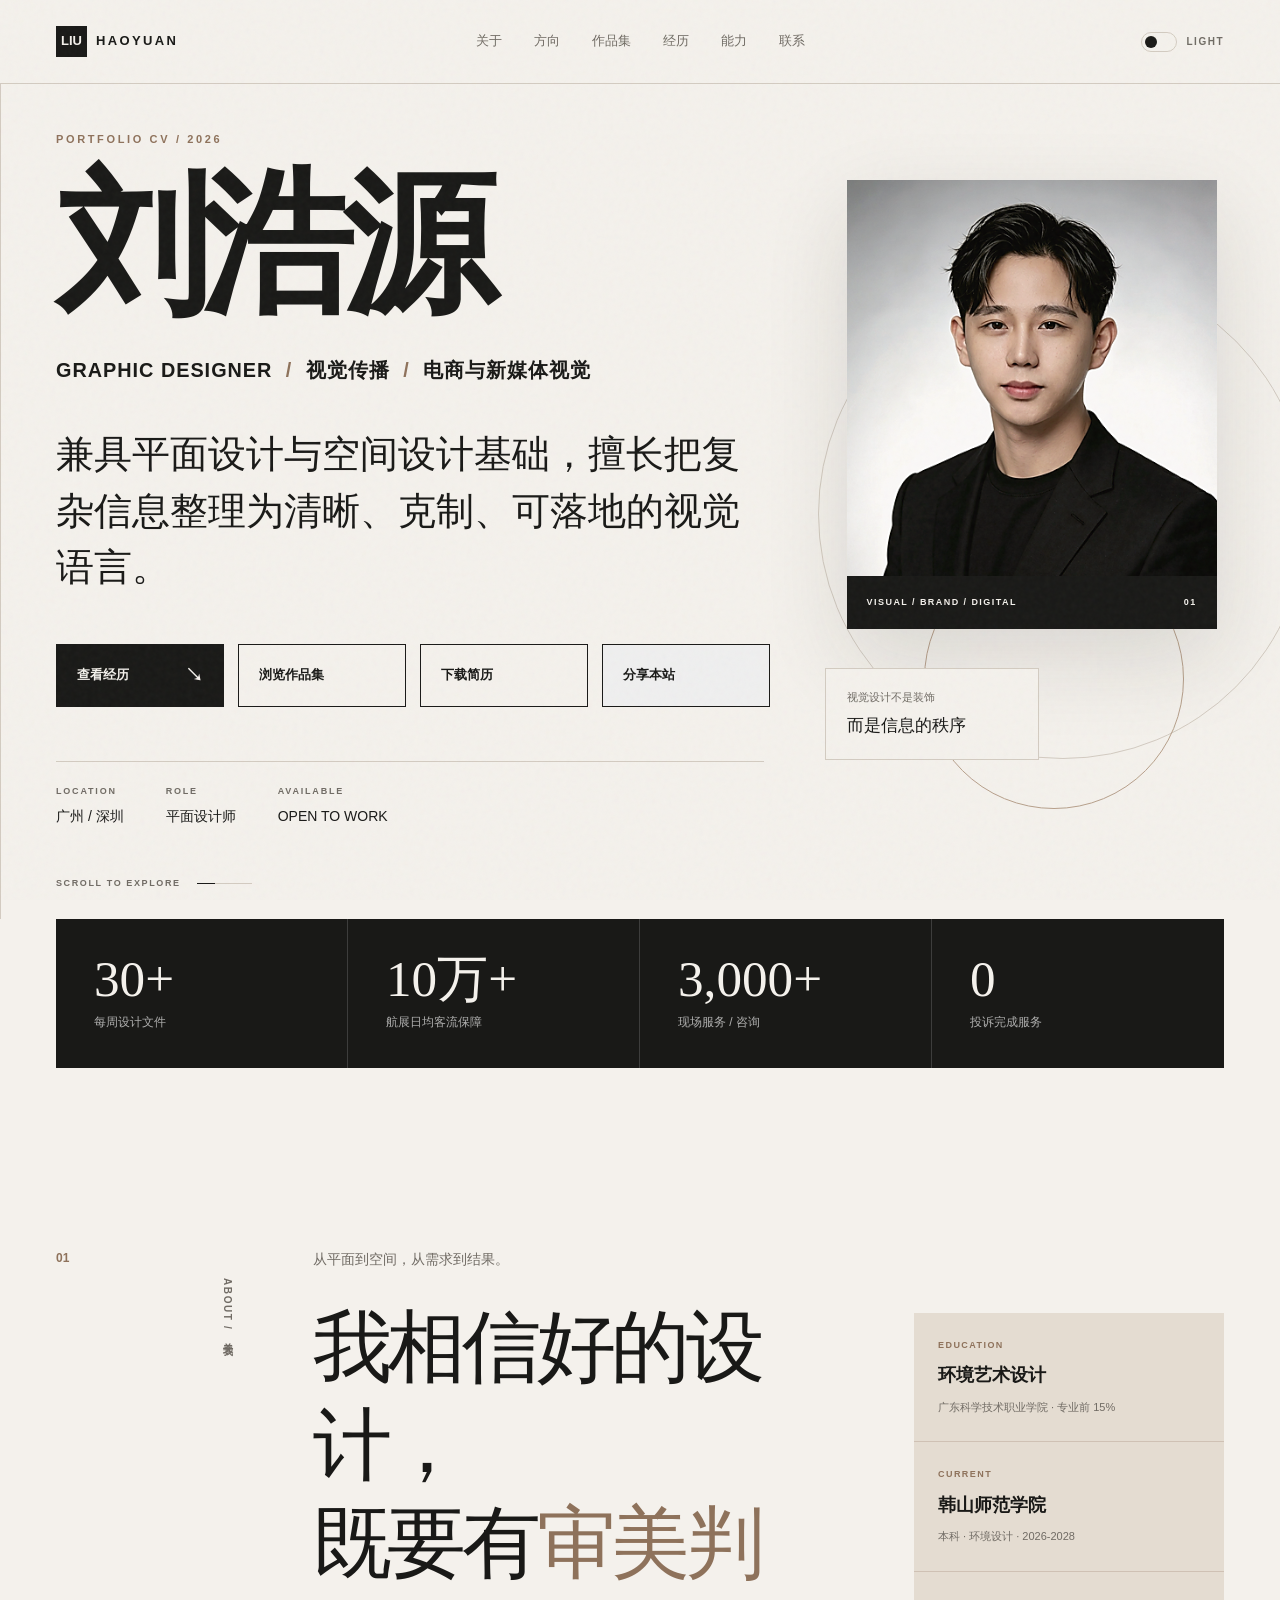
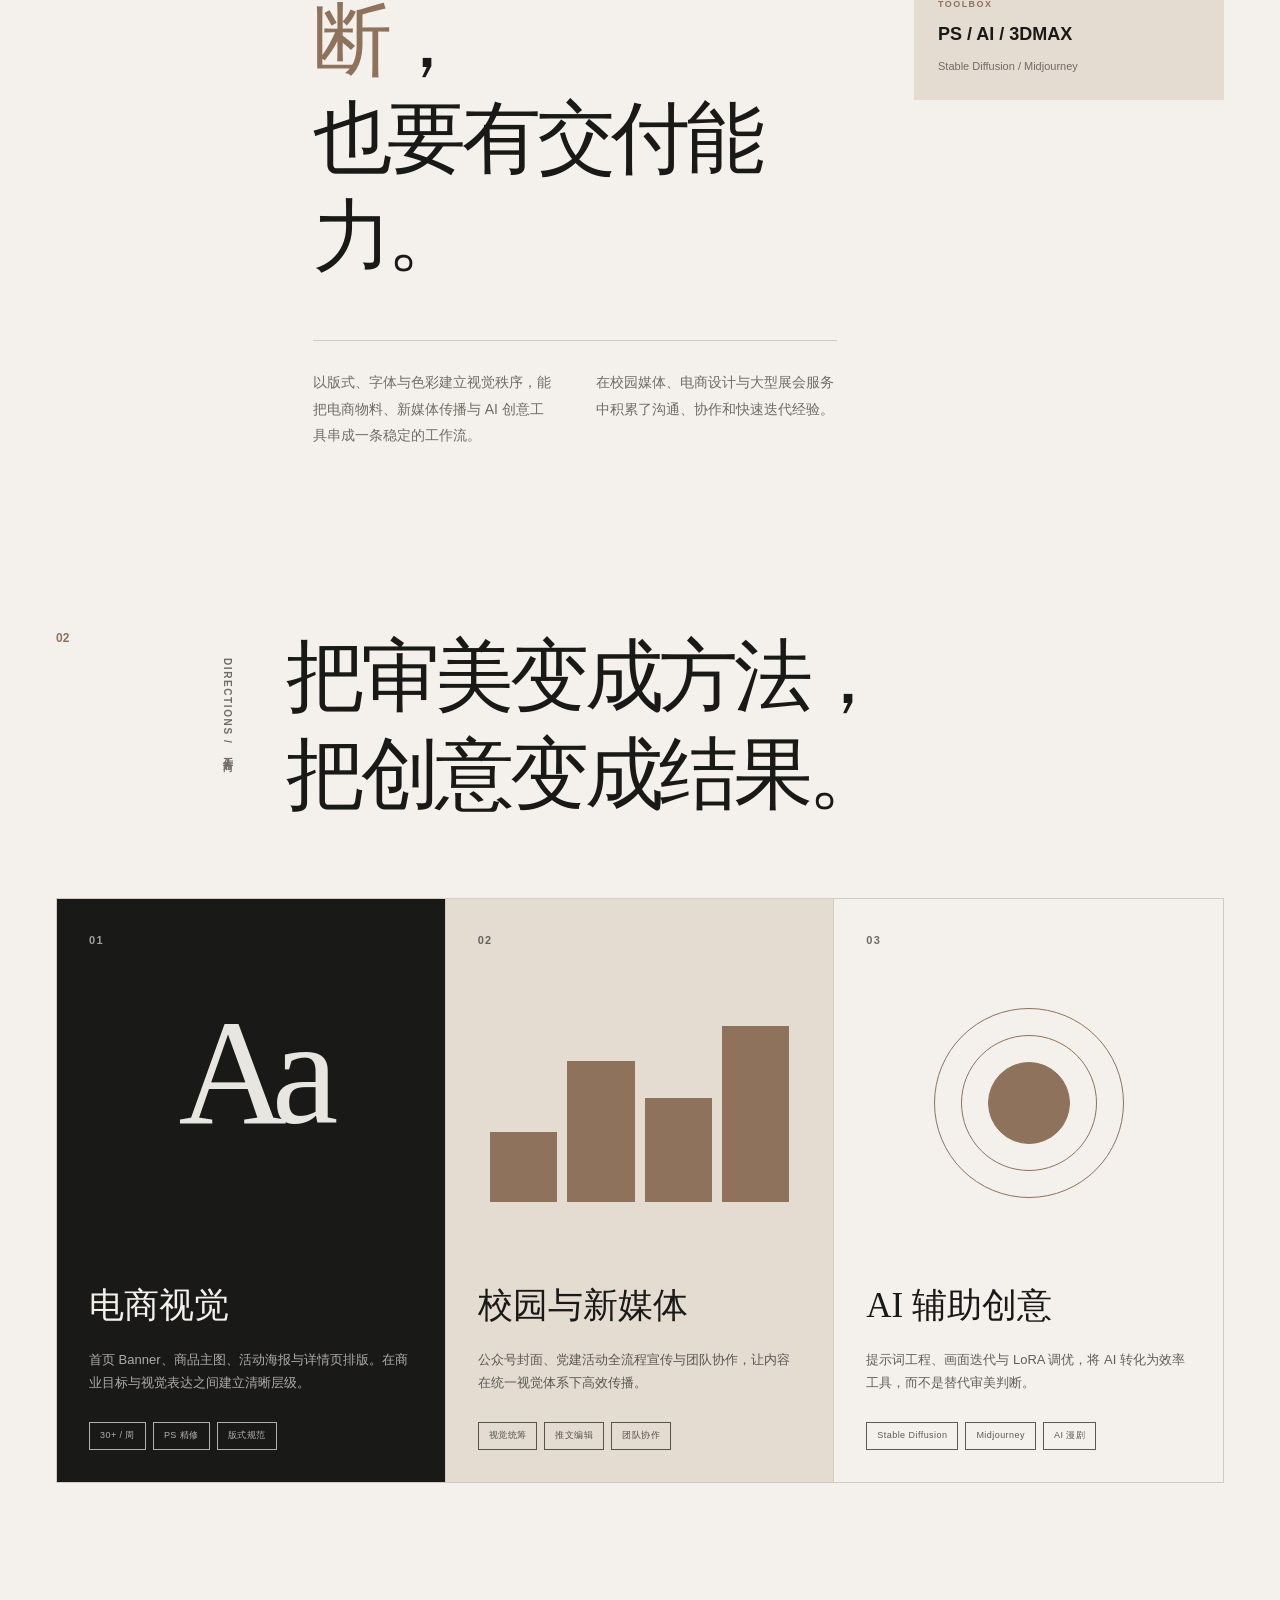
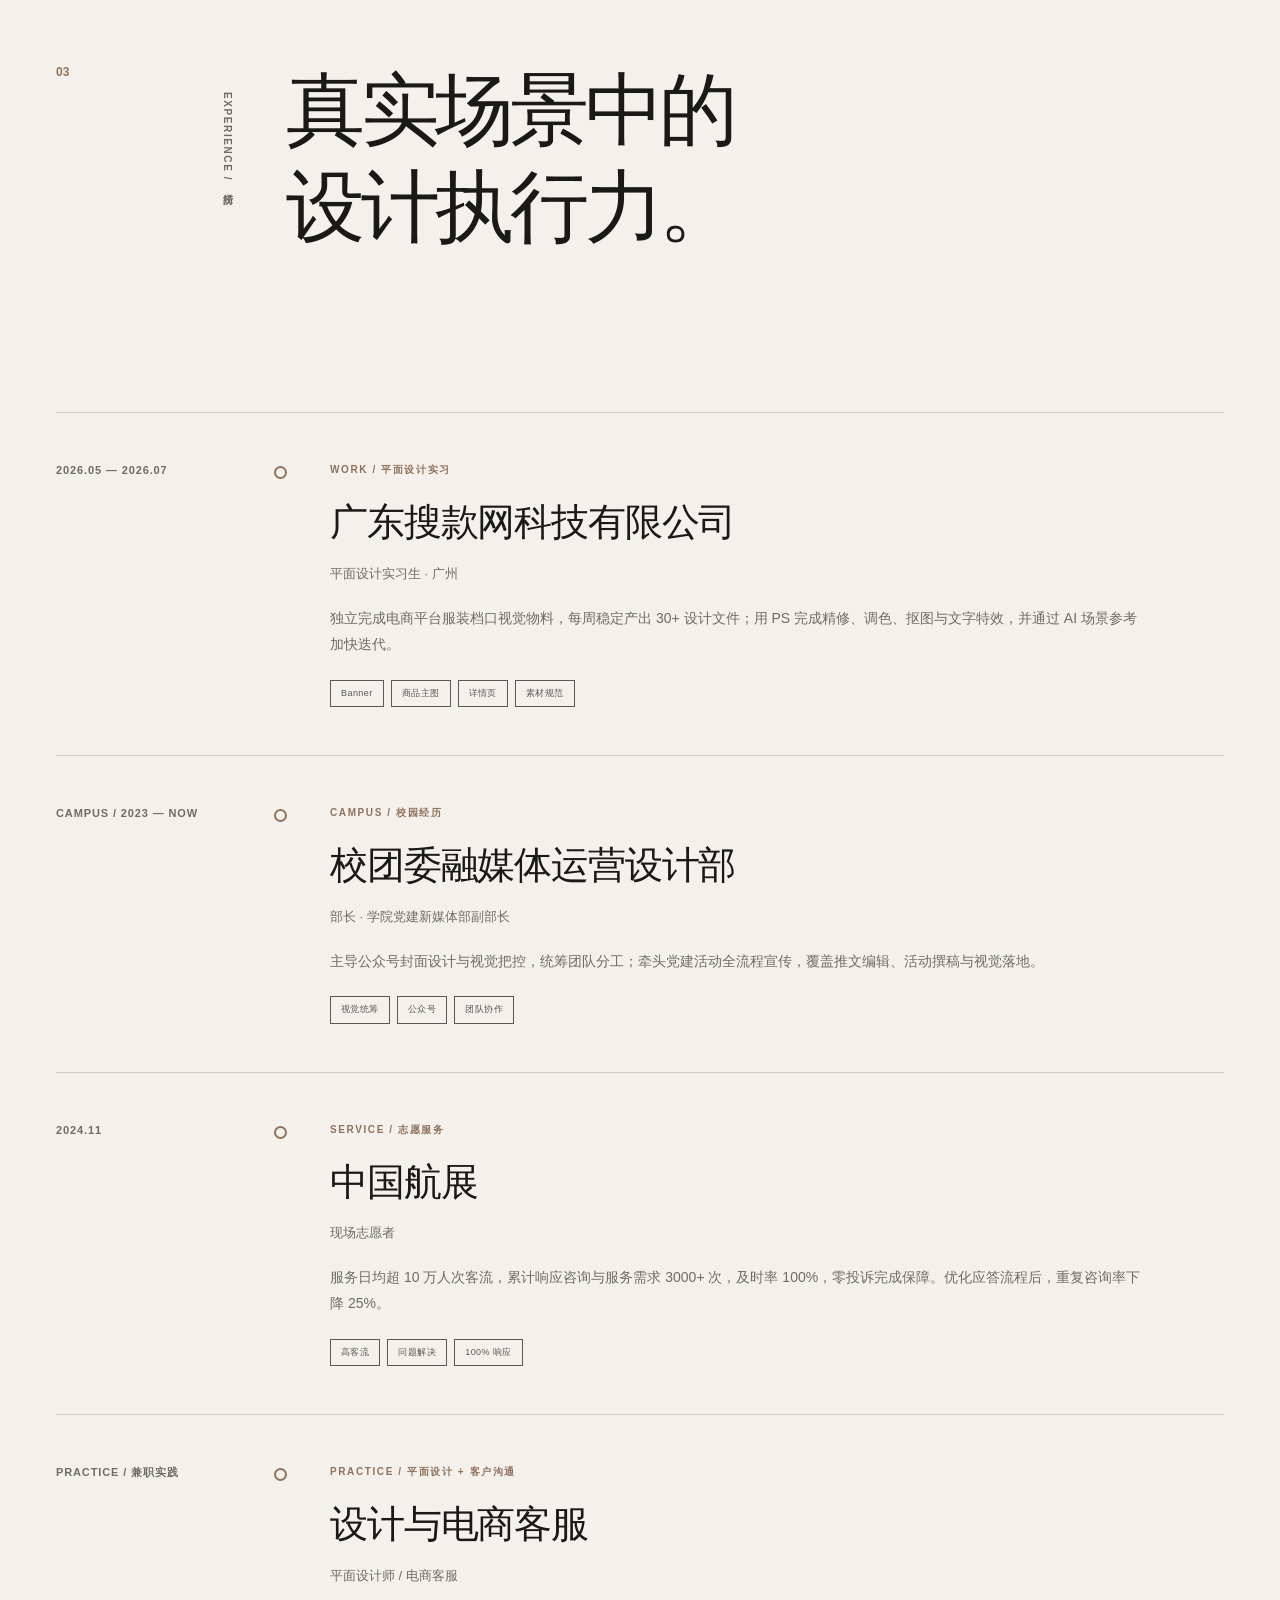
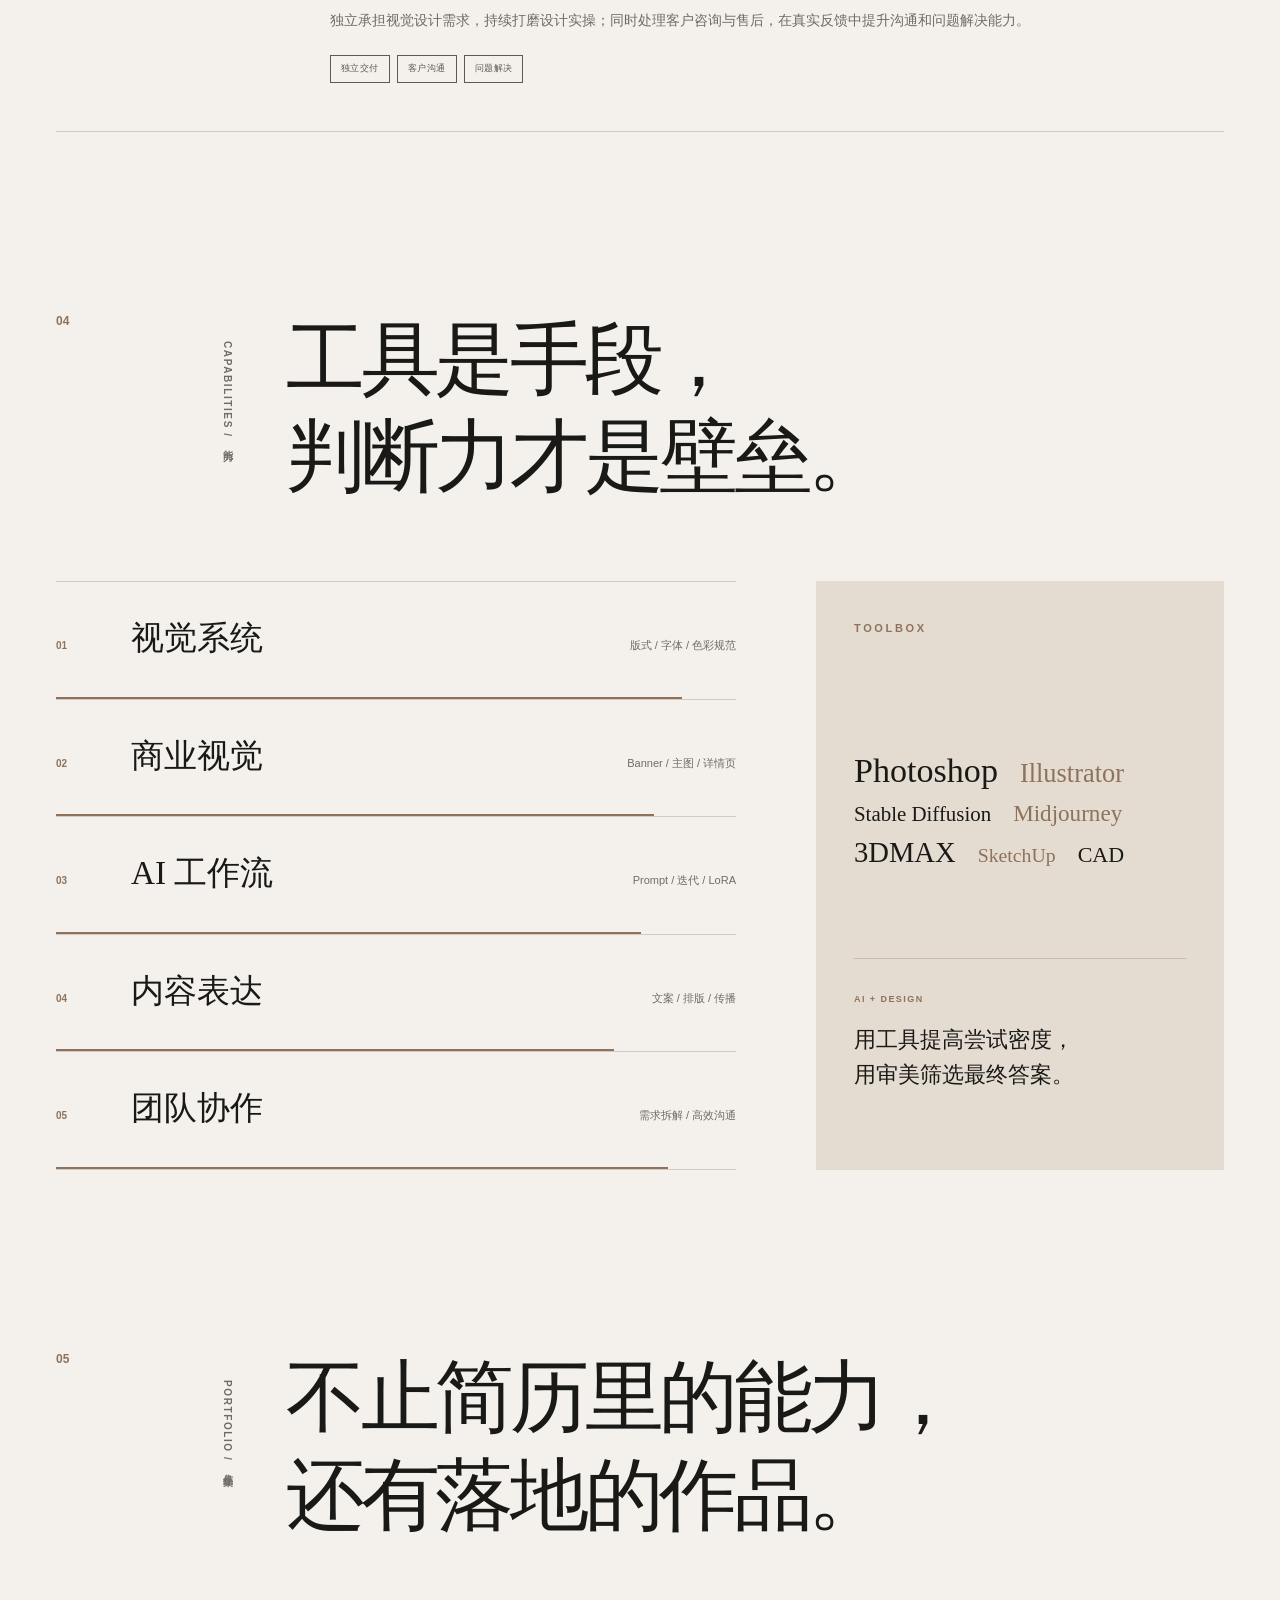
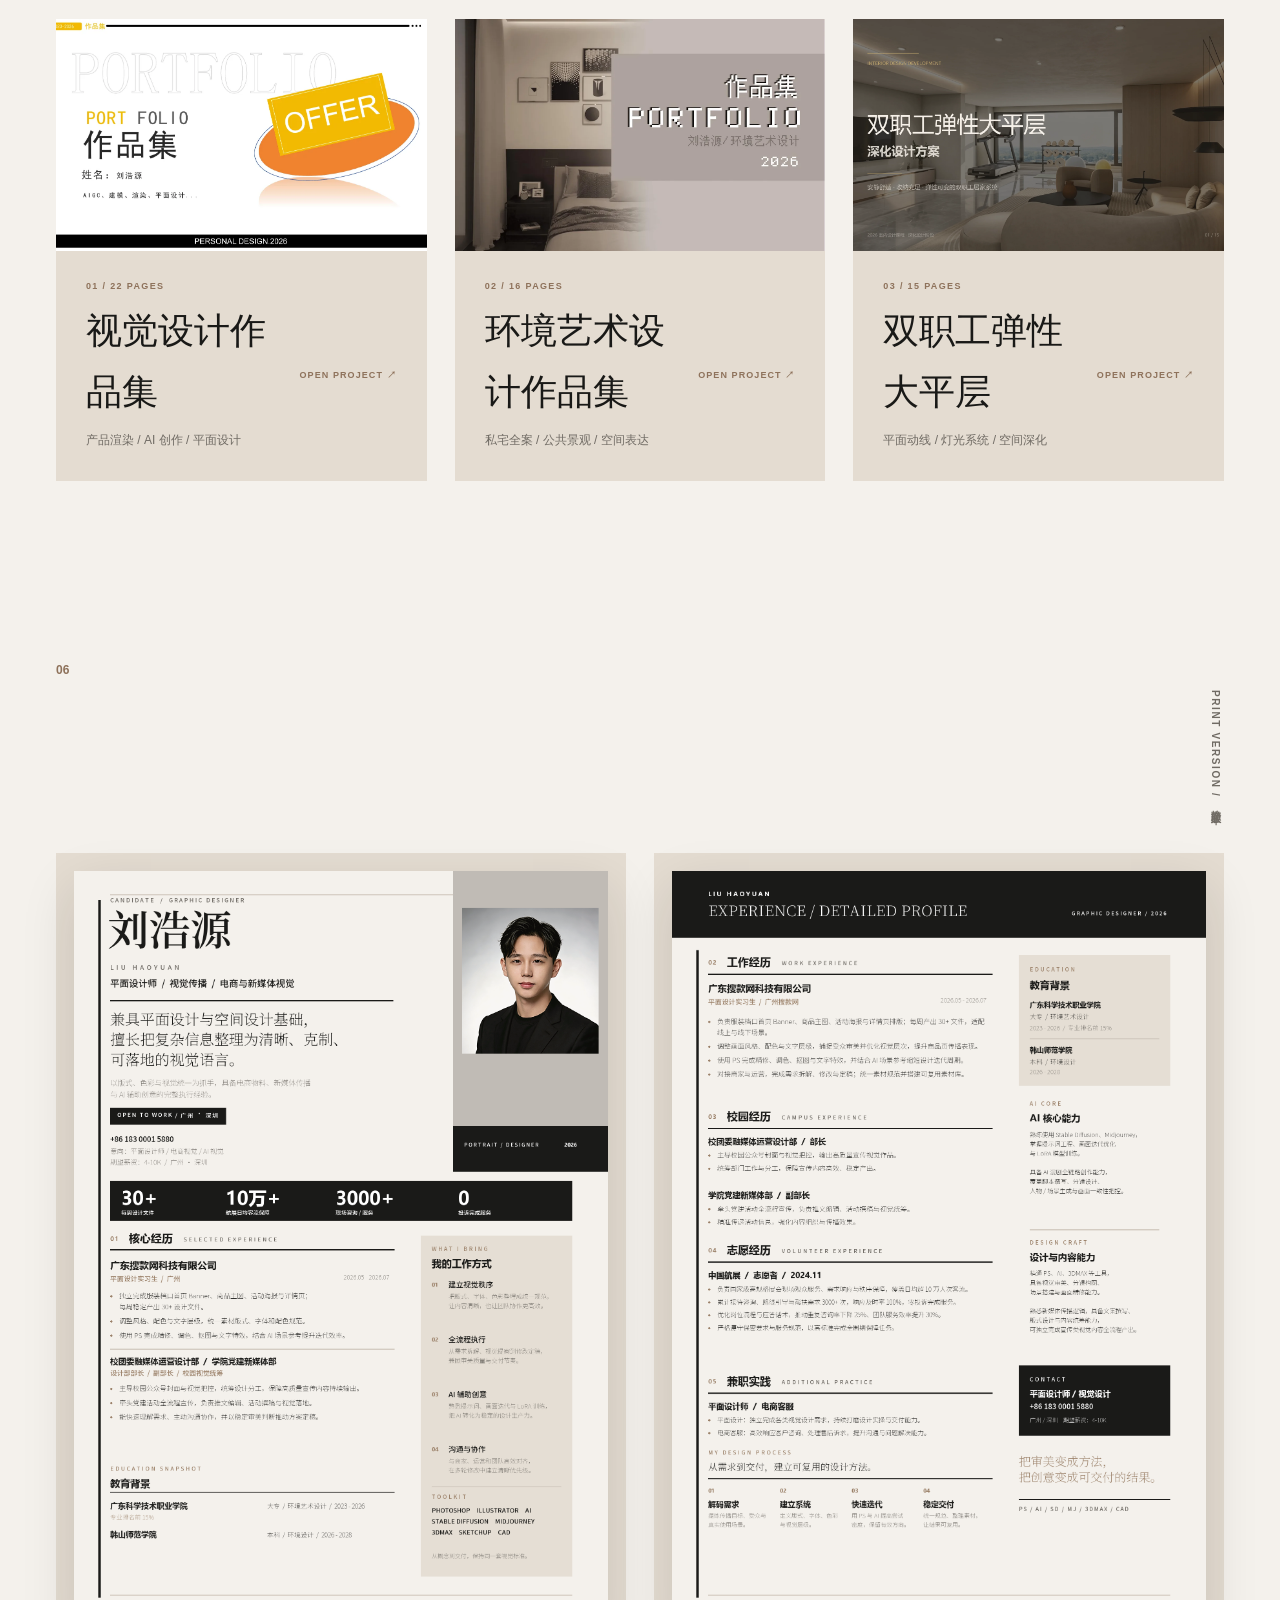
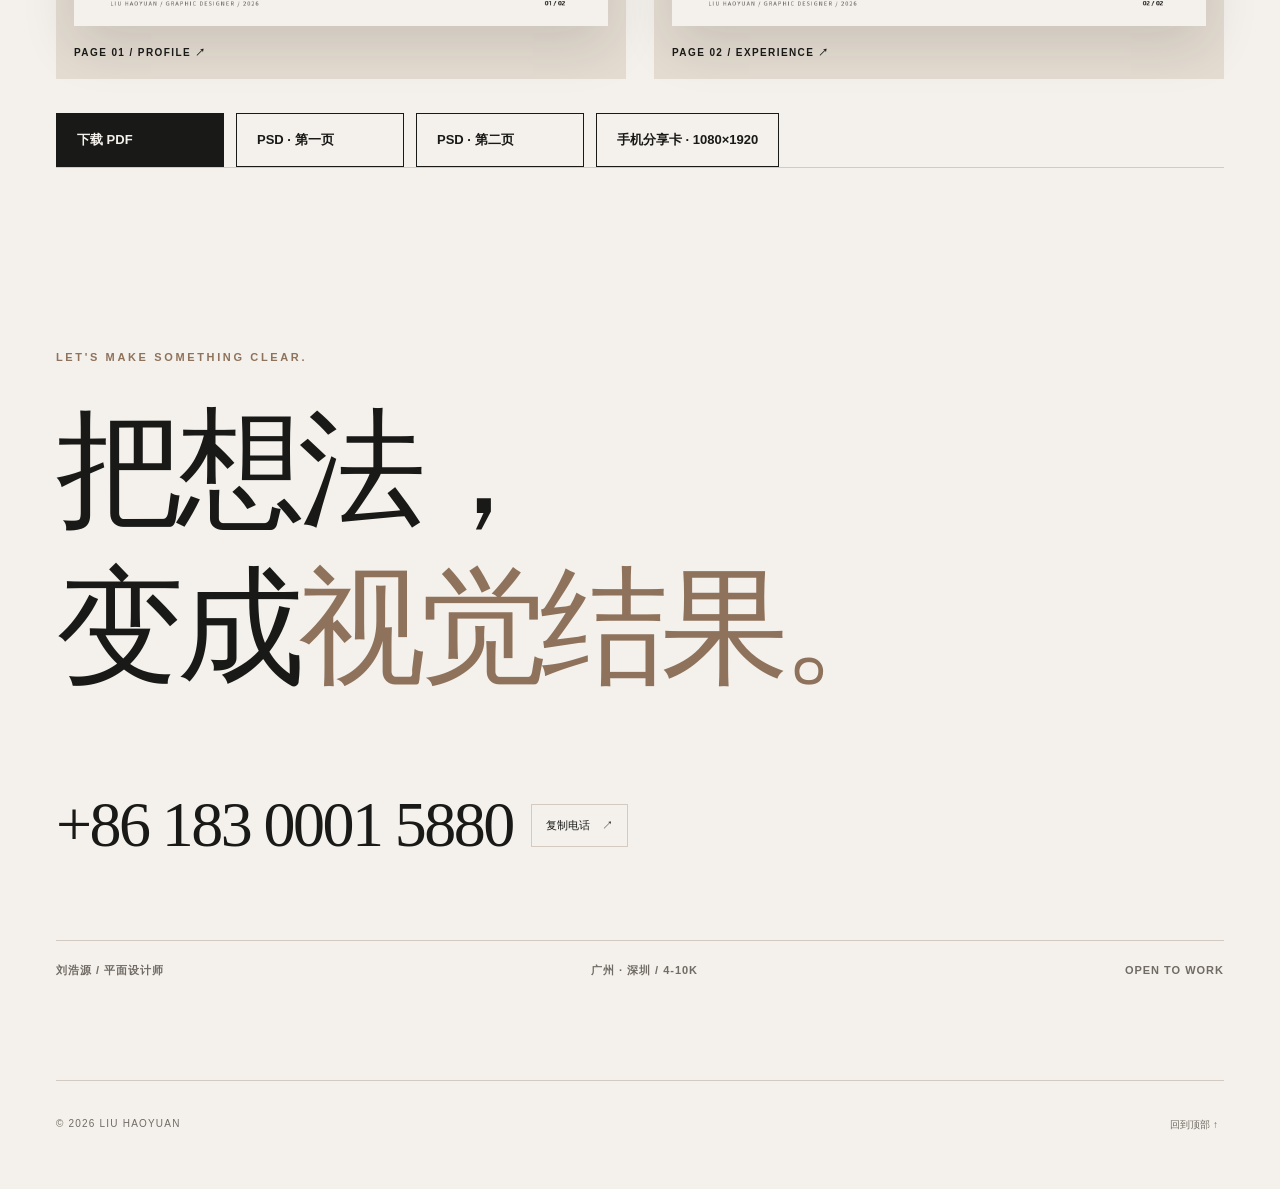
==== commit 6235f4e8: "Use PPT cover for deepening project" ====
--- a/index.html
+++ b/index.html
@@ -281,7 +281,7 @@
         </a>
         <a href="portfolio.html?rev=deepening-final#deepening" data-reveal style="--reveal-delay:.18s">
           <div class="portfolio-teaser-image">
-            <img src="deepening-08.webp" alt="双职工弹性大平层深化设计方案" loading="lazy">
+            <img src="deepening-01.webp?v=cover1" alt="双职工弹性大平层深化设计方案" loading="lazy">
           </div>
           <div class="portfolio-teaser-meta">
             <span>03 / 15 PAGES</span>
